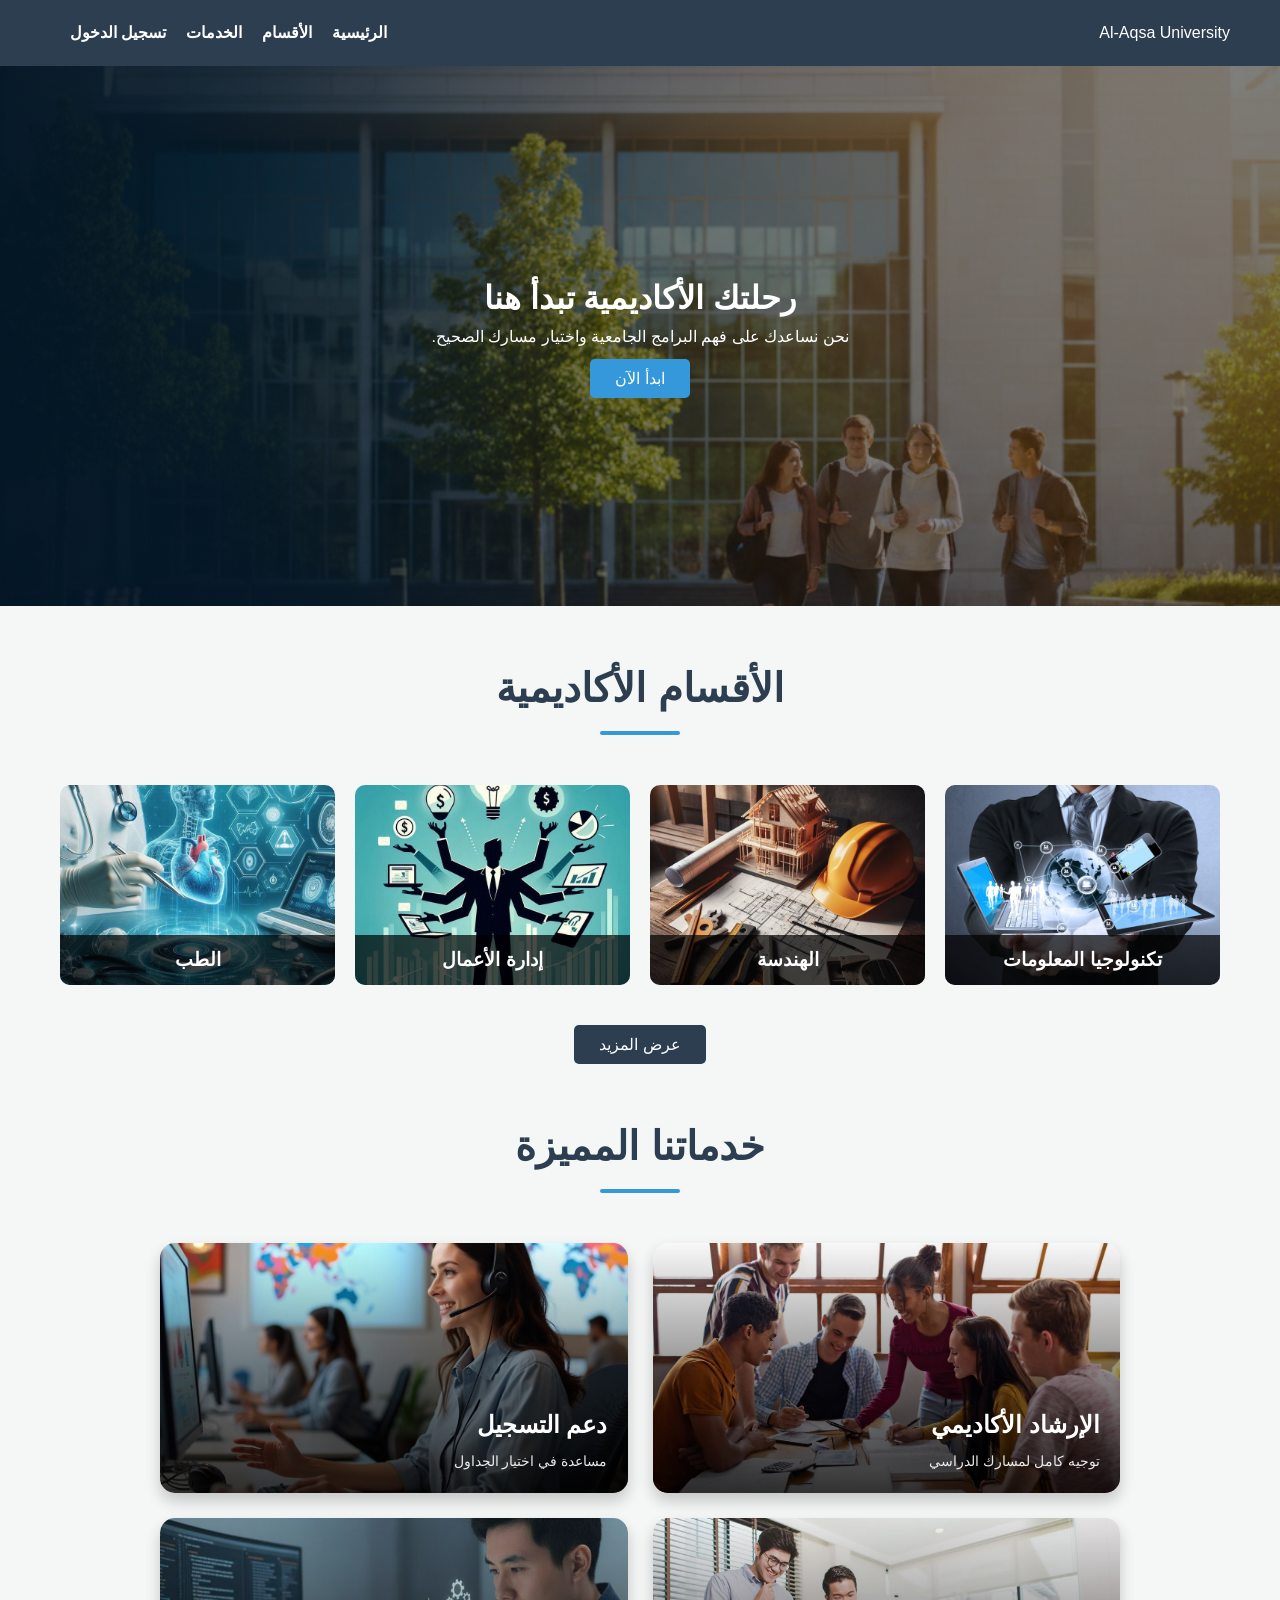
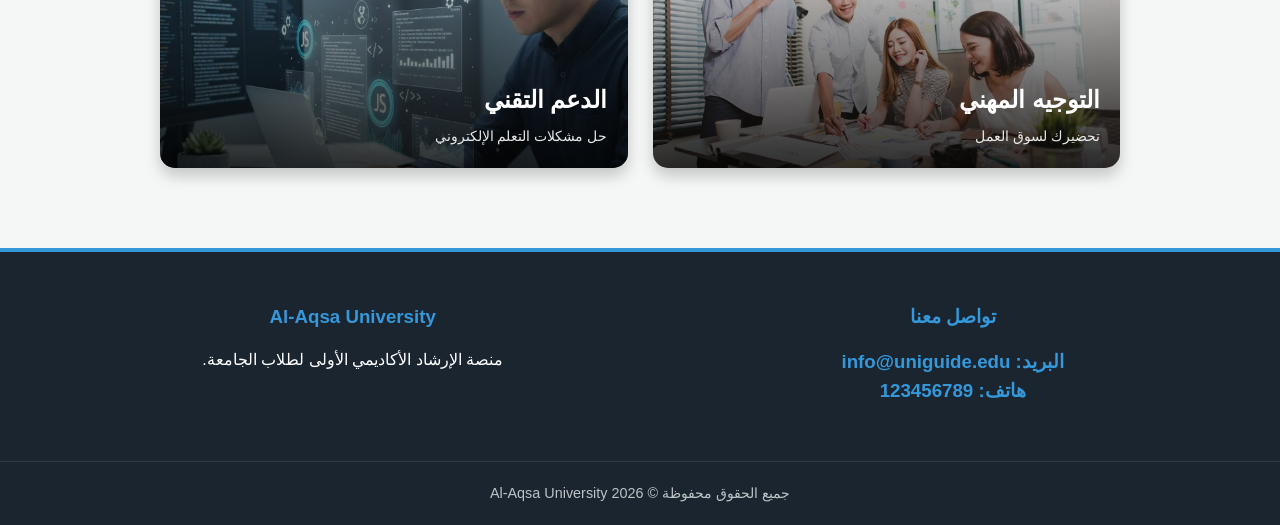
==== index.html @ 1bfa7489 "Final structure fix" ====
<!DOCTYPE html>
<html lang="ar" dir="rtl">
<head>
    <meta charset="UTF-8">
    <meta name="viewport" content="width=device-width, initial-scale=1.0">
    <title>Al-Aqsa University | منصة الإرشاد الأكاديمي</title>
    <link rel="stylesheet" href="../css/style.css">
</head>
<body>

    <nav class="navbar">
        <div class="logo">Al-Aqsa University</div>
        <ul class="nav-links">
            <li><a href="#">الرئيسية</a></li>
            <li><a href="#departments">الأقسام</a></li>
            <li><a href="#services">الخدمات</a></li>
            <li><a href="#" id="loginBtn">تسجيل الدخول</a></li> 
        </ul>
    </nav>

    <header class="hero">
        <div class="hero-content">
            <h1>رحلتك الأكاديمية تبدأ هنا</h1>
            <p>نحن نساعدك على فهم البرامج الجامعية واختيار مسارك الصحيح.</p>
            <button class="btn-main">ابدأ الآن</button>
        </div>
    </header>

    <section id="departments" class="section">
        <h2 class="section-title">الأقسام الأكاديمية</h2>
        <div class="grid-container" id="deptGrid">
            <div class="card"><img src="../image/كلية التكنولوجيا.jfif" alt="IT"><h3>تكنولوجيا المعلومات</h3></div>
            <div class="card"><img src="../image/كلية الهندسة.jfif" alt="Eng"><h3>الهندسة</h3></div>
            <div class="card"><img src="../image/ادارة الاعممال.jpg"Bus"><h3>إدارة الأعمال</h3></div>
            <div class="card"><img src="../image/كلية الطب.jfif" alt="Med"><h3>الطب</h3></div>
            
            <div class="card hidden"><img src="../image/كلية العلوم.jpg" alt="Sci"><h3>العلوم</h3></div>
            <div class="card hidden"><img src="../image/كلية الاداب.jfif" alt="Art"><h3>الآداب</h3></div>
            <div class="card hidden"><img src="../image/كلية القانون.jpg" alt="Law"><h3>القانون</h3></div>
            <div class="card hidden"><img src="../image/كلية التربية.jpg" alt="Edu"><h3>التربية</h3></div>
            <div class="card hidden"><img src="../image/كلية التصميم.jpg" alt="Design"><h3>التصميم</h3></div>
            <div class="card hidden"><img src="../image/كلية التمريض.jpg" alt="Nurs"><h3>التمريض</h3></div>
            <div class="card hidden"><img src="../image/كلية الصيدلة.jpg" alt="Pharm"><h3>الصيدلة</h3></div>
            <div class="card hidden"><img src="../image/كلية الاعلام.jpg" alt="Media"><h3>الإعلام</h3></div>
            <div class="card hidden"><img src="../image/كلية الزراعة.jpg" alt="Agri"><h3>الزراعة</h3></div>
            <div class="card hidden"><img src="../image/كلية الرياضيات.jpg" alt="Math"><h3>الرياضيات</h3></div>
            <div class="card hidden"><img src="../image/كلية البرمجة.jpg" alt="Math"><h3>كلية البرمجة</h3></div>
             <div class="card hidden"><img src="../image/كلية الاقتصاد.jfif" alt="Math"><h3>كليةالاقتصاد</h3></div>
        </div>
        <button id="showMore" class="btn-secondary">عرض المزيد</button>
    </section>

  <section id="services" class="section">
    <h2 class="section-title">خدماتنا المميزة</h2>
    <div class="services-grid">
        <div class="service-card">
            <img src="../image/الارشاد الاكاديمي.jpg" alt="خدمة 1">
            <div class="service-overlay">
                <h3>الإرشاد الأكاديمي</h3>
                <p>توجيه كامل لمسارك الدراسي</p>
            </div>
        </div>
        <div class="service-card">
            <img src="../image/دعم التسجيل.jpg" alt="خدمة 2">
            <div class="service-overlay">
                <h3>دعم التسجيل</h3>
                <p>مساعدة في اختيار الجداول</p>
            </div>
        </div>
        <div class="service-card">
            <img src="../image/التوجيه المهني.jfif" alt="خدمة 3">
            <div class="service-overlay">
                <h3>التوجيه المهني</h3>
                <p>تحضيرك لسوق العمل</p>
            </div>
        </div>
        <div class="service-card">
            <img src="../image/الدعم التقني.jfif" alt="خدمة 4">
            <div class="service-overlay">
                <h3>الدعم التقني</h3>
                <p>حل مشكلات التعلم الإلكتروني</p>
            </div>
        </div>
    </div>
</section>
    

    <div id="loginModal" class="modal">
        <div class="modal-content">
            <span class="close">&times;</span>
            <h2>تسجيل الدخول</h2>
            <form>
                <input type="text" placeholder="اسم المستخدم" required>
                <input type="password" placeholder="كلمة المرور" required>
                <button type="submit" class="btn-main">دخول</button>
            </form>
        </div>
    </div>

   <footer class="main-footer">
    <div class="footer-content">
        <div class="footer-section">
            <h3>تواصل معنا<h3>
            <p>البريد: info@uniguide.edu</p>
            <p>هاتف: 123456789</p>
        </div>
        
        <div class="footer-section">
            <h3>Al-Aqsa University</h3>
            <p>منصة الإرشاد الأكاديمي الأولى لطلاب الجامعة.</p>
        </div>
    </div>
    
    <div class="footer-bottom">
        <p>جميع الحقوق محفوظة &copy; 2026 Al-Aqsa University</p>
    </div>
</footer>

    <script src="../index/index.java"></script>
</body>
</html>
---- css/style.css ----
* {
    box-sizing: border-box;
    margin: 0;
    padding: 0;
    font-family: 'Segoe UI', Tahoma, Geneva, Verdana, sans-serif;
}

body { line-height: 1.6; background-color: #f4f7f6; }


.navbar {
    display: flex; 
    justify-content: space-between;
    padding: 20px 50px;
    background: #2c3e50;
    color: white;
    position: sticky; top: 0; z-index: 1000;
}

.nav-links { display: flex; list-style: none; }
.nav-links li { margin-left: 20px; }
.nav-links a { color: white; text-decoration: none; font-weight: bold; transition: 0.3s; }
.nav-links a:hover { color: #3498db; }


.hero {
    height: 60vh;
   
    background: linear-gradient(rgba(0,0,0,0.5), rgba(0,0,0,0.5)), 
                url('../image/welcom.png'); 
    
    background-size: cover; 
    background-position: center; 
    background-attachment: fixed;
    
    display: flex; 
    align-items: center; 
    justify-content: center;
    text-align: center; 
    color: white;
}

.section-title {
    text-align: center;
    margin-top: 50px;      
    margin-bottom: 30px;   
    font-size: 2.5rem;      
    color: #2c3e50;        
    position: relative;
    padding-bottom: 15px;
}


.section-title::after {
    content: '';
    position: absolute;
    bottom: 0;
    left: 50%;
    transform: translateX(-50%);
    width: 80px;               
    height: 4px;              
    background-color: #3498db;  
    border-radius: 2px;
}

.services-grid {
    display: grid;
    grid-template-columns: repeat(2, 1fr); 
    gap: 25px; 
    padding: 20px;
    max-width: 1000px; 
    margin: 0 auto;
}


.service-card {
    position: relative;
    height: 250px;
    border-radius: 15px;
    overflow: hidden; 
    box-shadow: 0 8px 15px rgba(0,0,0,0.2);
    transition: transform 0.3s ease;
}

.service-card:hover {
    transform: scale(1.03);
}


.service-card img {
    width: 100%;
    height: 100%;
    object-fit: cover; 
}


.service-overlay {
    position: absolute;
    inset: 0; 
    background: linear-gradient(to top, rgba(0,0,0,0.8), transparent);
    display: flex;
    flex-direction: column;
    justify-content: flex-end;
    padding: 20px;
    color: white;
    text-align: right;
}

.service-overlay h3 {
    margin-bottom: 5px;
    font-size: 1.5rem;
}

.service-overlay p {
    font-size: 0.9rem;
    opacity: 0.9;
}


.grid-container {
    display: grid;
 
    grid-template-columns: repeat(4, 1fr); 
    gap: 20px;           
    padding: 20px;
    max-width: 1200px;  
    margin: 0 auto;      
}


.card {
    position: relative; 
    height: 200px; 
    border-radius: 10px;
    overflow: hidden; 
    cursor: pointer; 
    transition: transform 0.3s;
    width: 100%;      
}

.card {
    position: relative; height: 200px; border-radius: 10px;
    overflow: hidden; cursor: pointer; transition: transform 0.3s;
}

.card:hover { transform: scale(1.05); }


.card img {
    width: 100%; height: 100%;
    object-fit: cover; 
}

.card h3 {
    position: absolute; bottom: 0; width: 100%;
    background: rgba(0,0,0,0.7); color: white;
    text-align: center; padding: 10px 0;
}


.hidden { display: none; }


.modal {
    display: none; position: fixed; z-index: 2000;
    left: 0; top: 0; width: 100%; height: 100%;
    background-color: rgba(0,0,0,0.5);
}

.modal-content {
    background: white; margin: 10% auto; padding: 30px;
    width: 300px; border-radius: 10px; text-align: center;
}

.modal-content input {
    width: 100%; padding: 10px; margin: 10px 0;
}

.close { float: left; cursor: pointer; font-size: 24px; }


.btn-main, .btn-secondary {
    padding: 10px 25px; border: none; border-radius: 5px;
    cursor: pointer; font-size: 16px; margin-top: 10px;
}
.btn-main { background: #3498db; color: white; }
.btn-secondary { background: #2c3e50; color: white; display: block; margin: 20px auto; }

.main-footer {
    background-color: #1a252f; 
    color: #ffffff;         
    padding: 40px 0 20px 0;    
    margin-top: 60px;         
    border-top: 4px solid #3498db; 
}


.footer-content {
    max-width: 1200px;
    margin: 0 auto;          
    display: flex;           
    justify-content: space-around; 
    text-align: center;     
    flex-wrap: wrap;  
}       

.footer-section {
    margin: 10px;
    min-width: 250px;
}

.footer-section h3 {
    margin-bottom: 15px;
    color: #3498db;         
}


.footer-bottom {
    text-align: center;
    margin-top: 30px;
    padding-top: 20px;
    border-top: 1px solid rgba(255, 255, 255, 0.1);
    font-size: 0.9rem;
    color: #bdc3c7;          
}
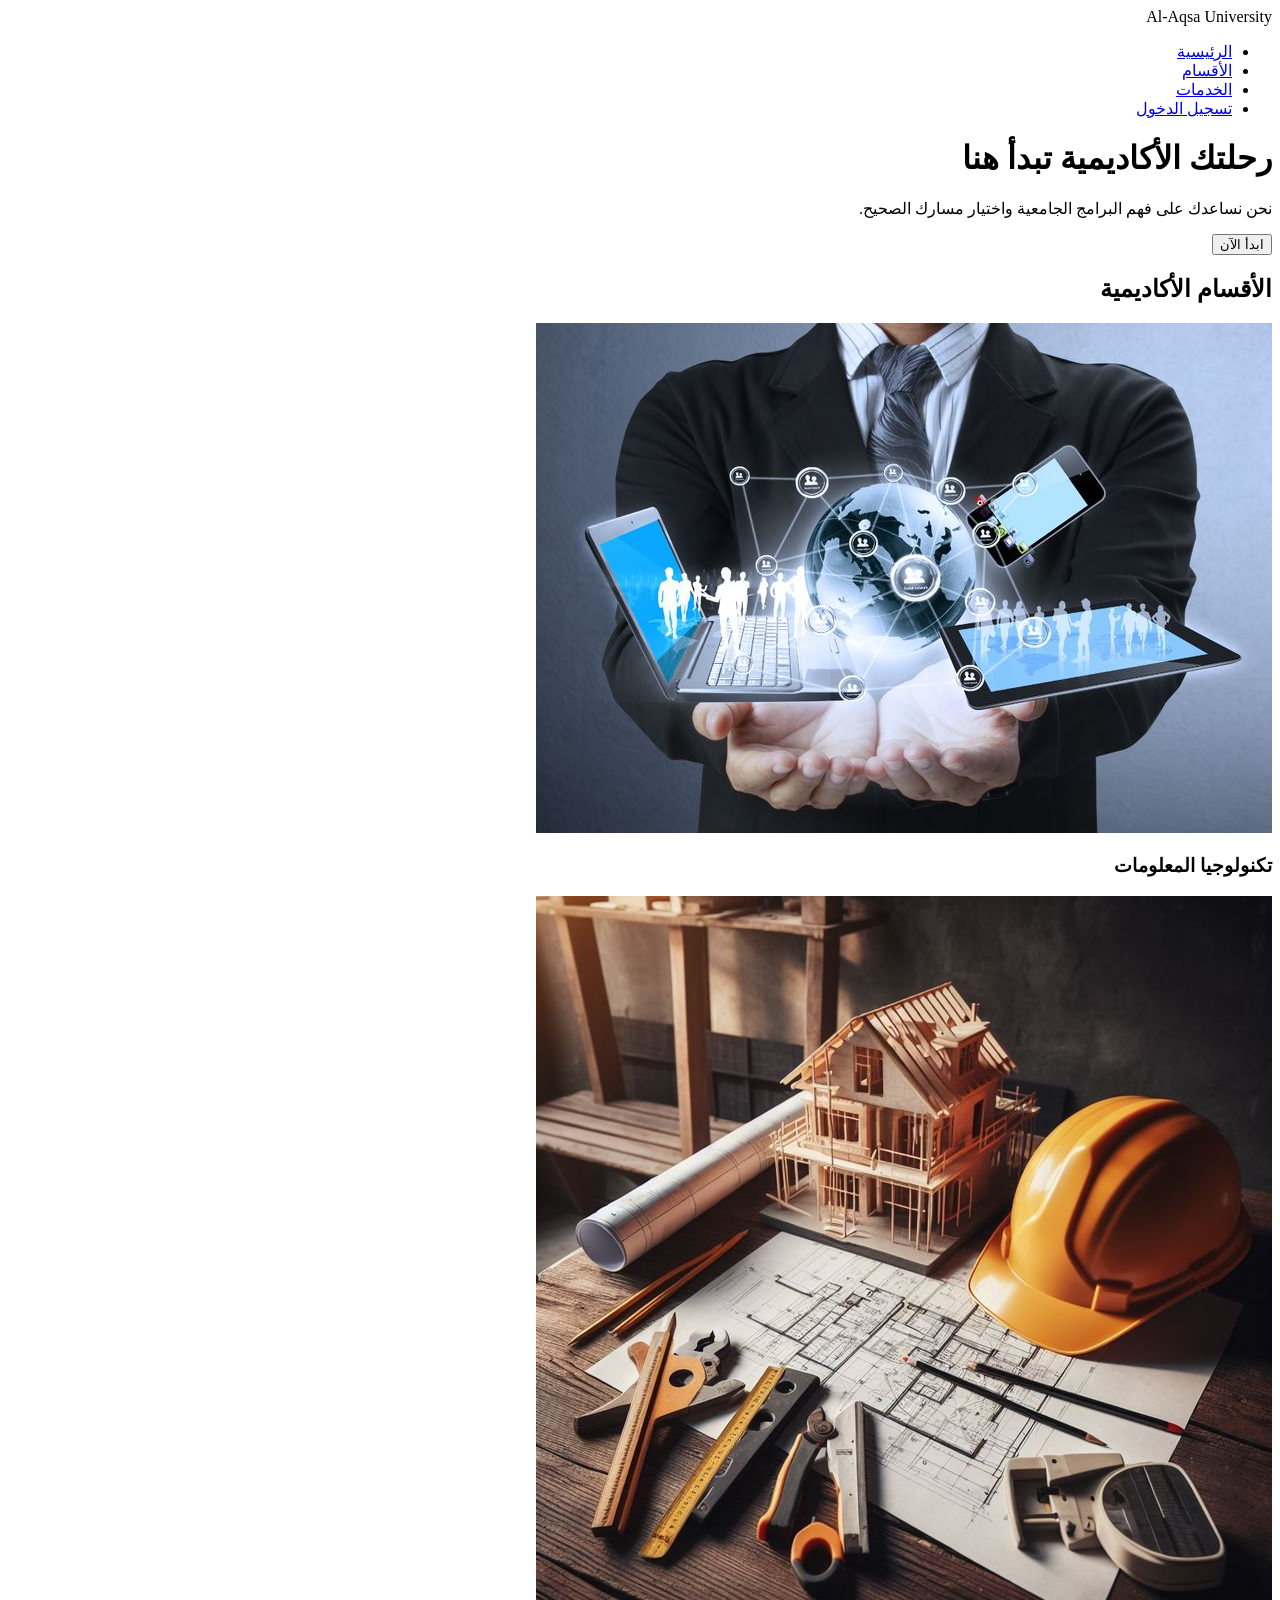
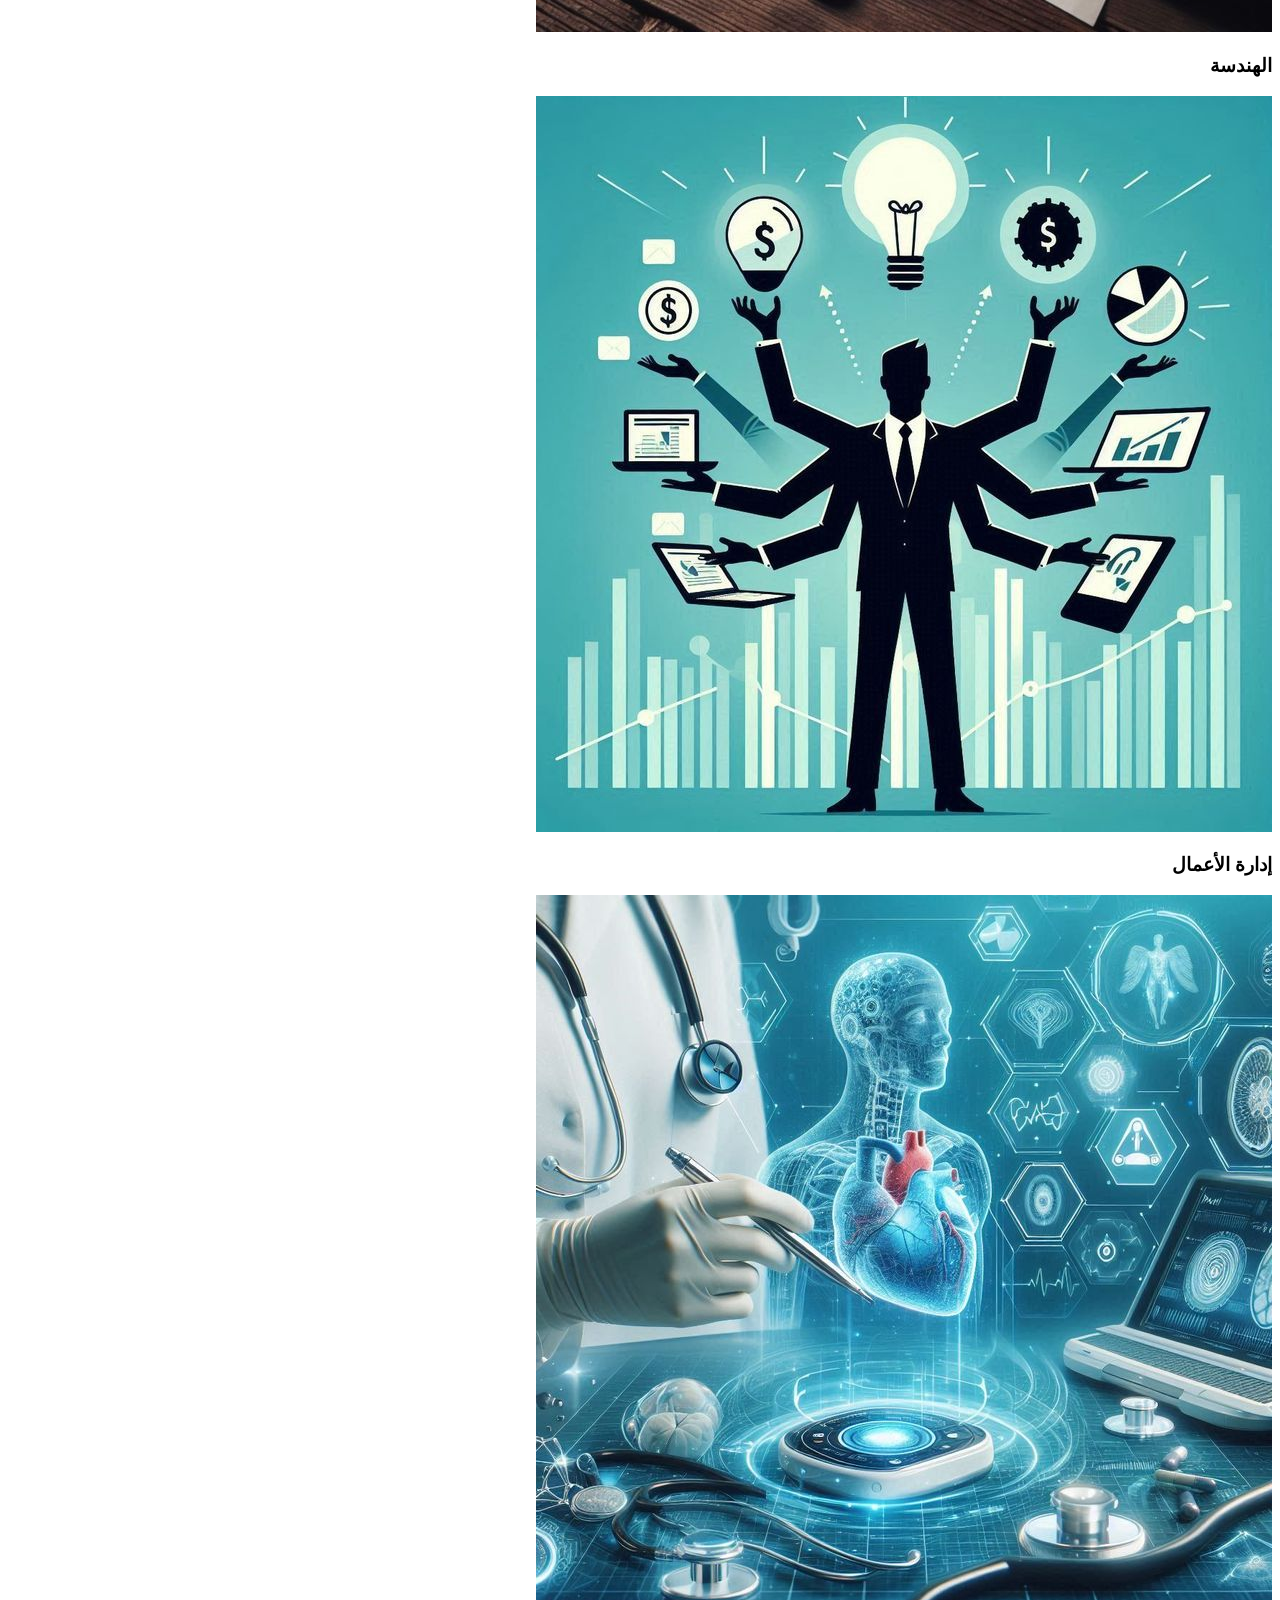
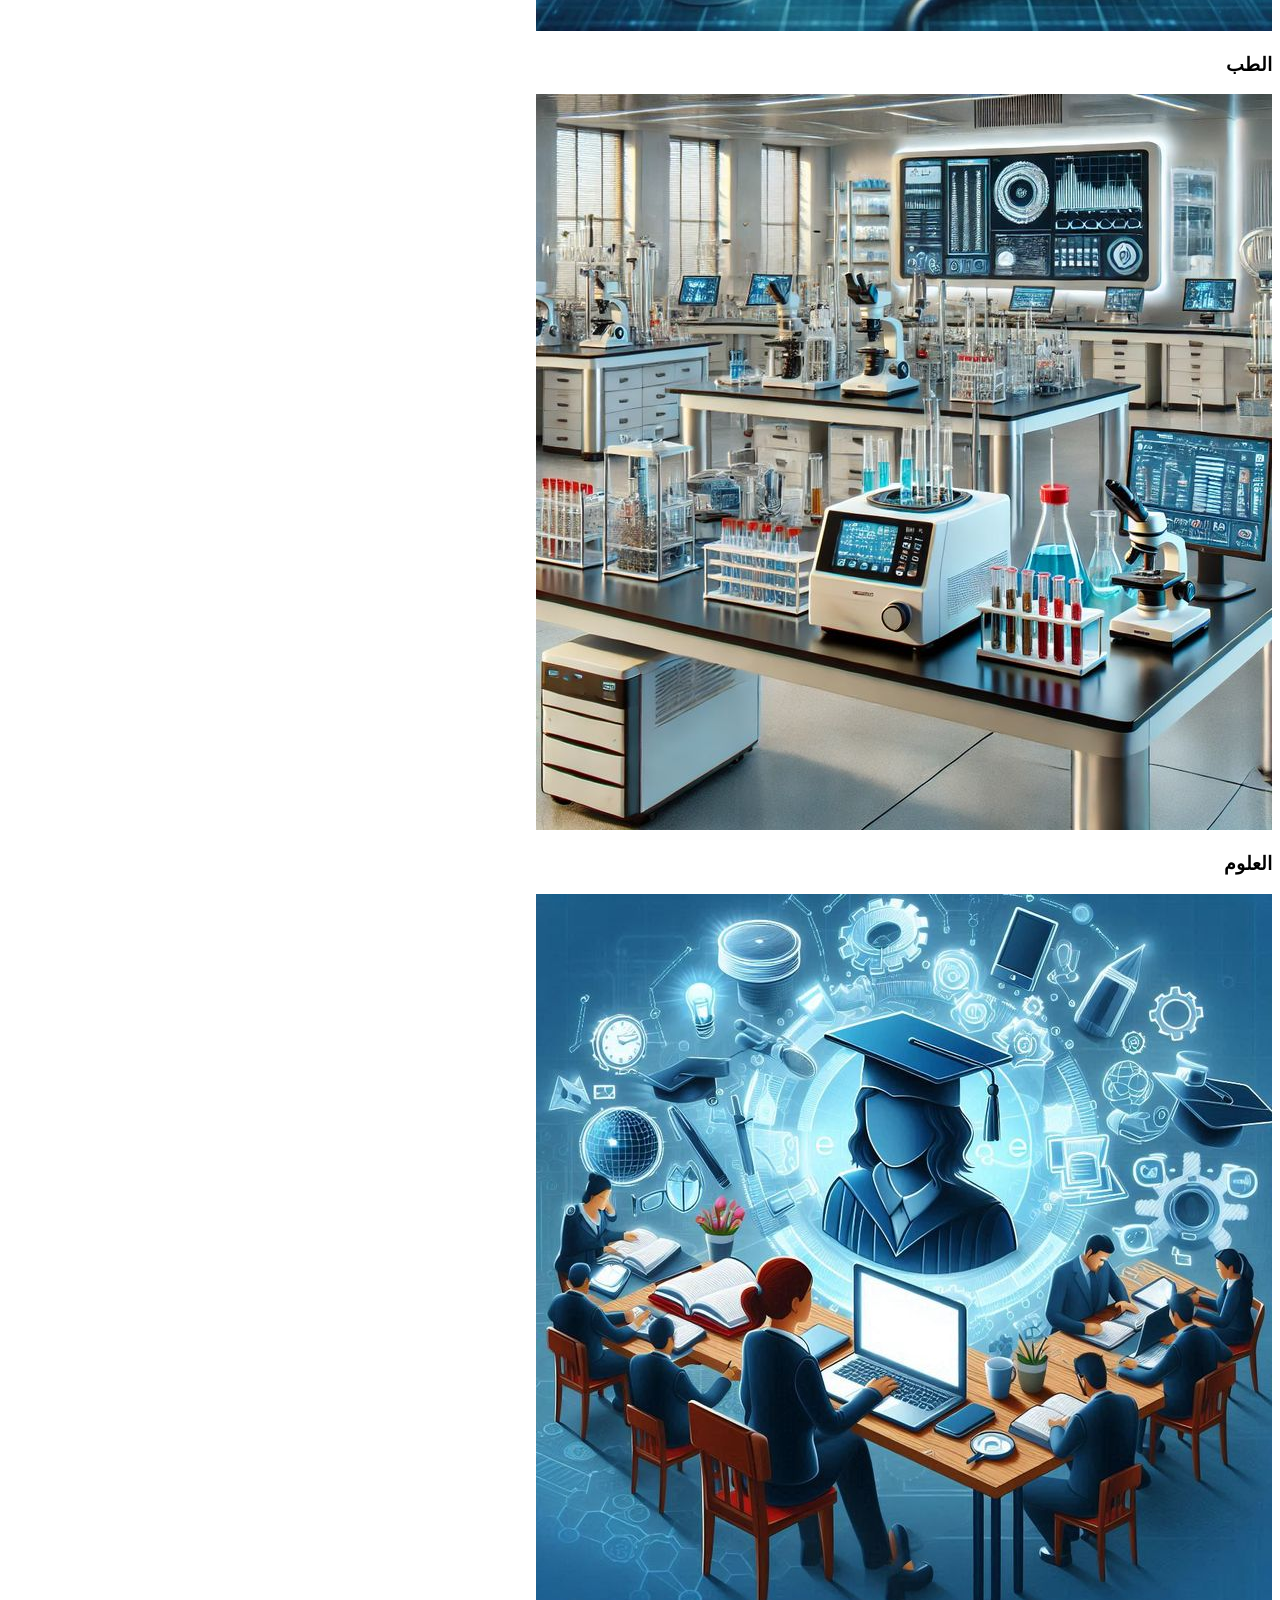
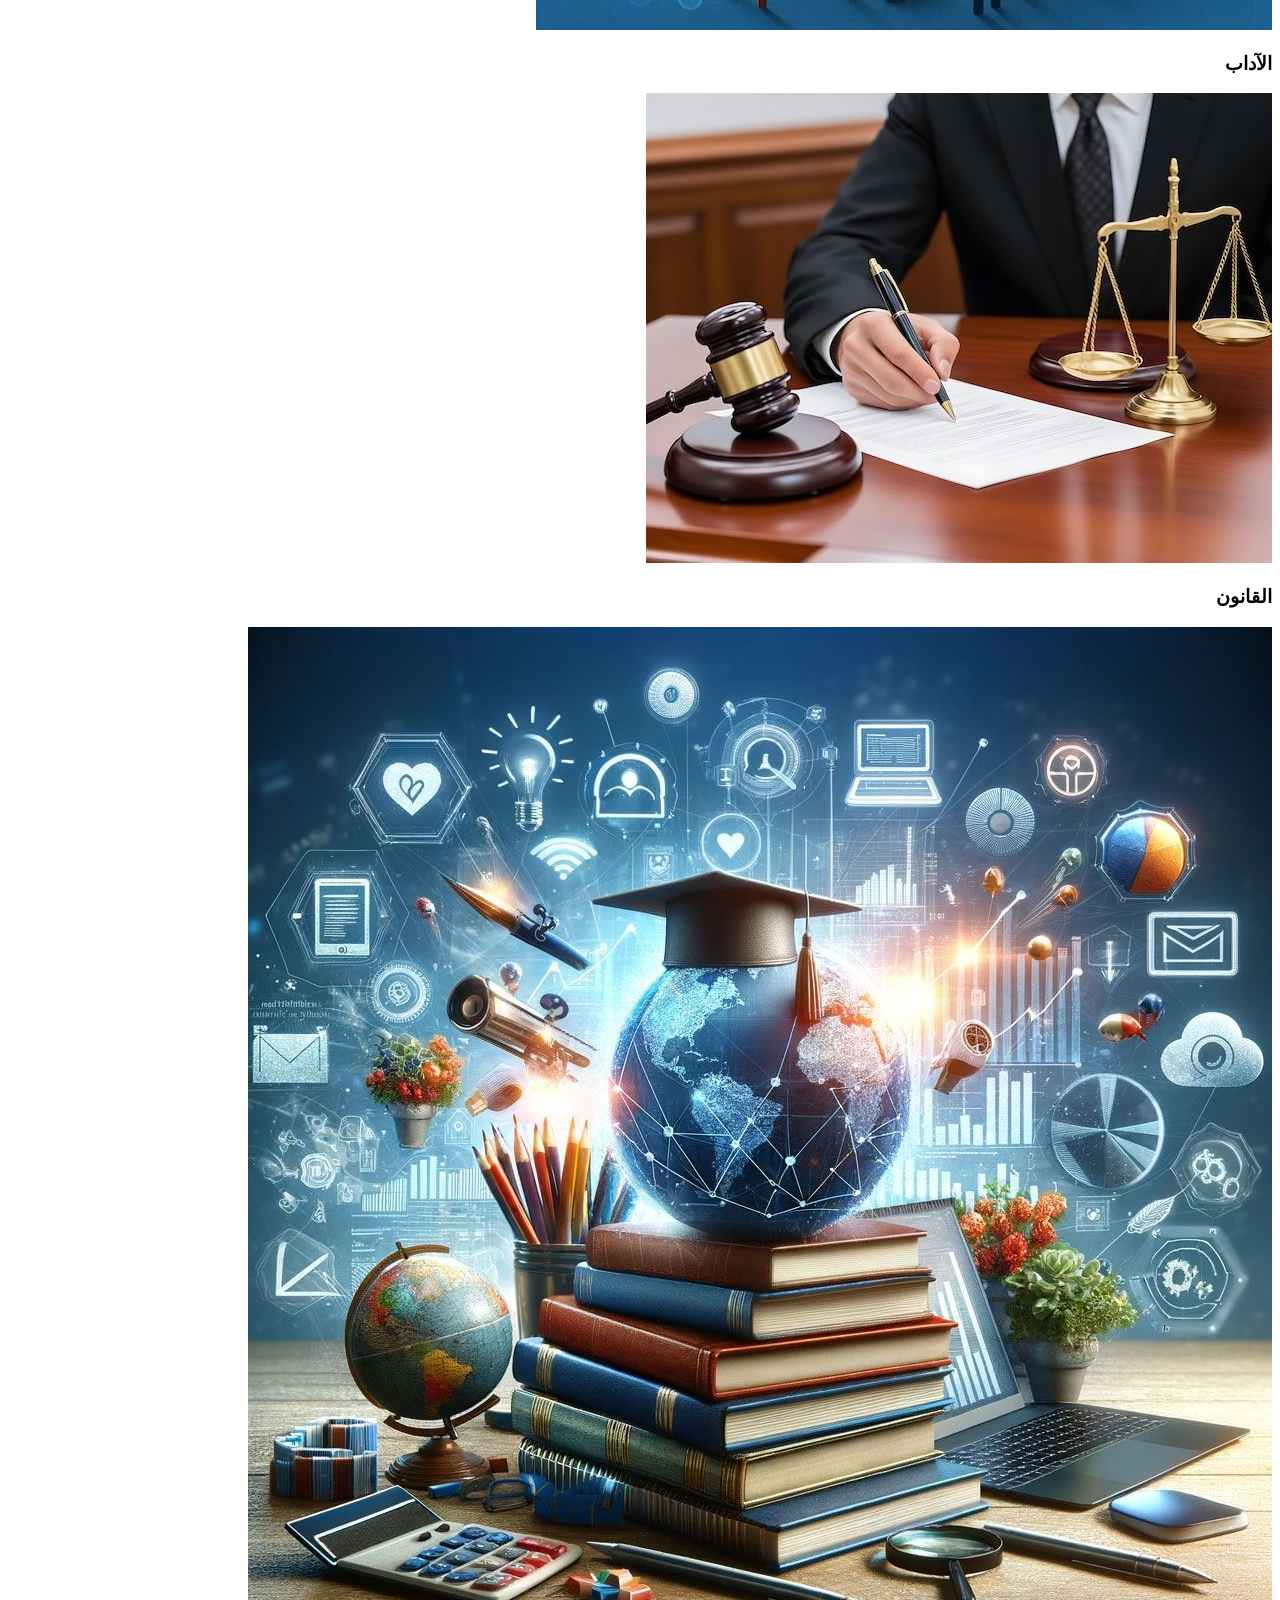
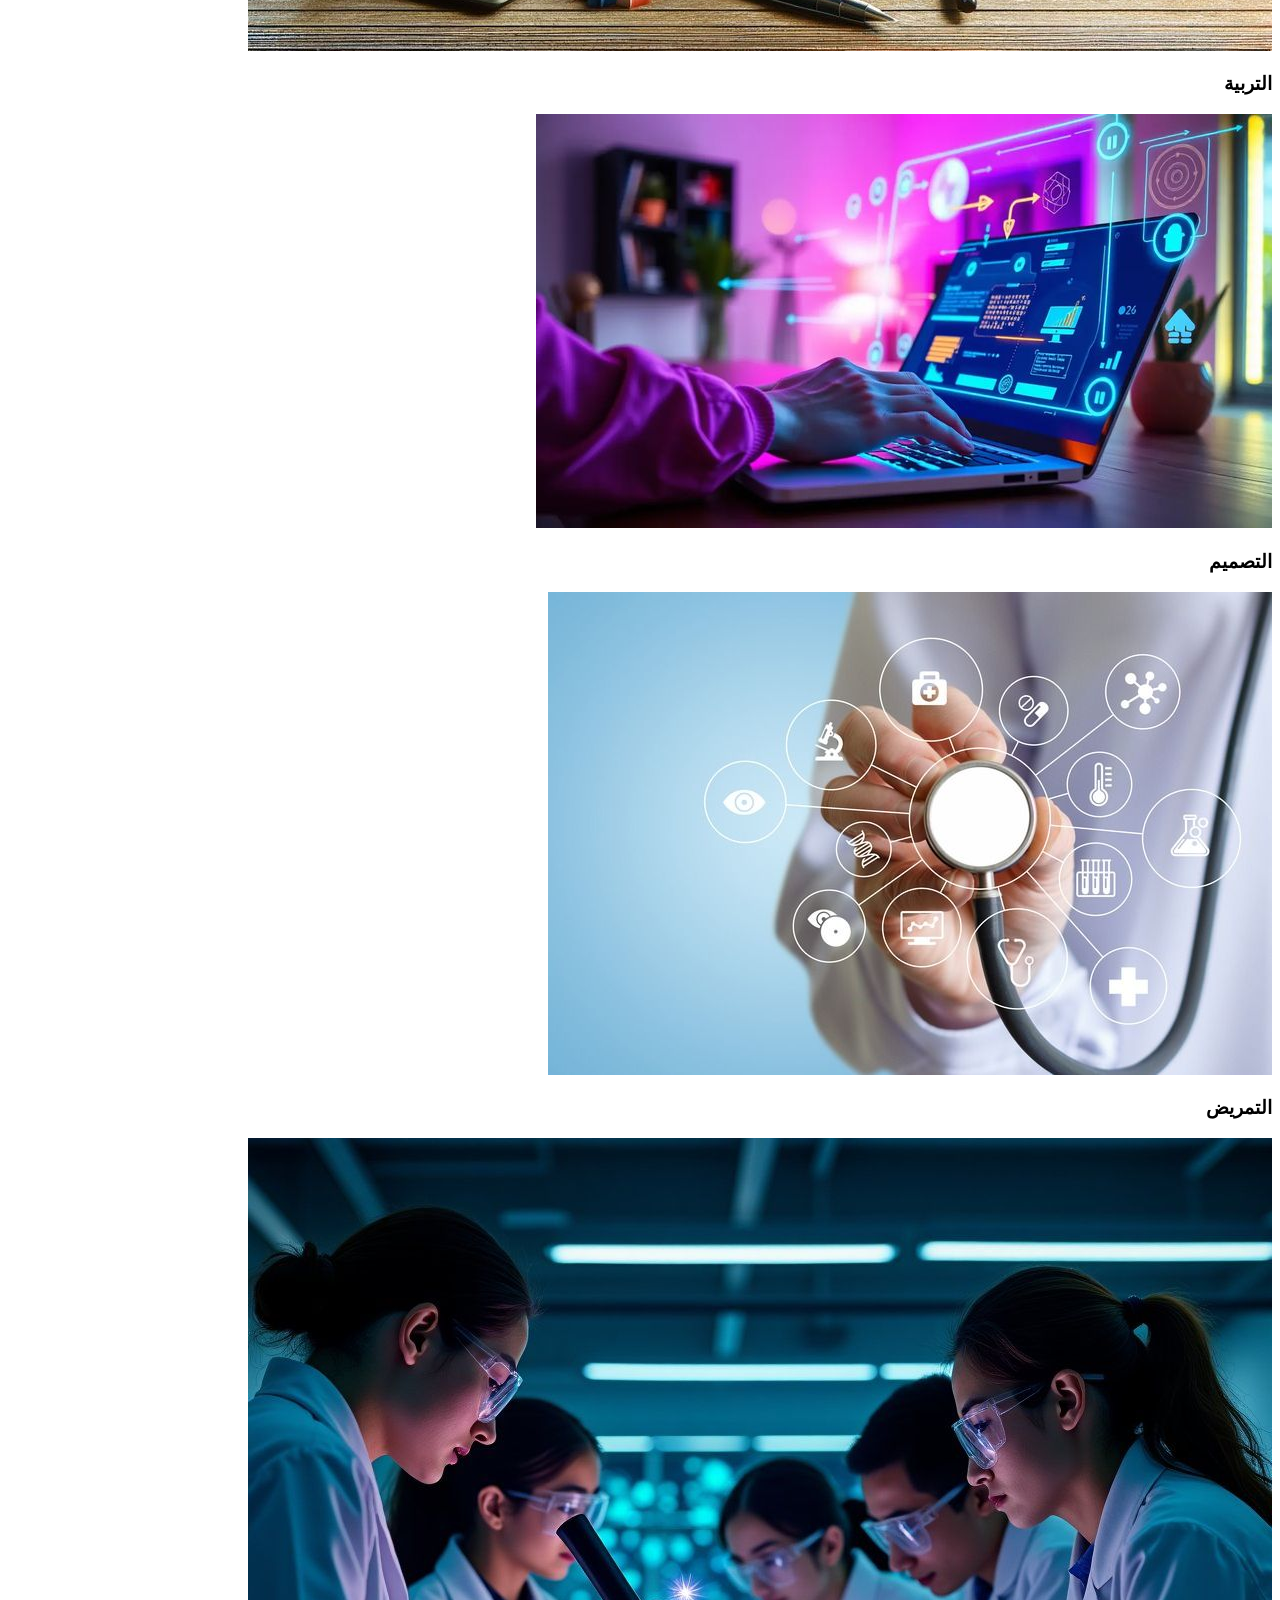
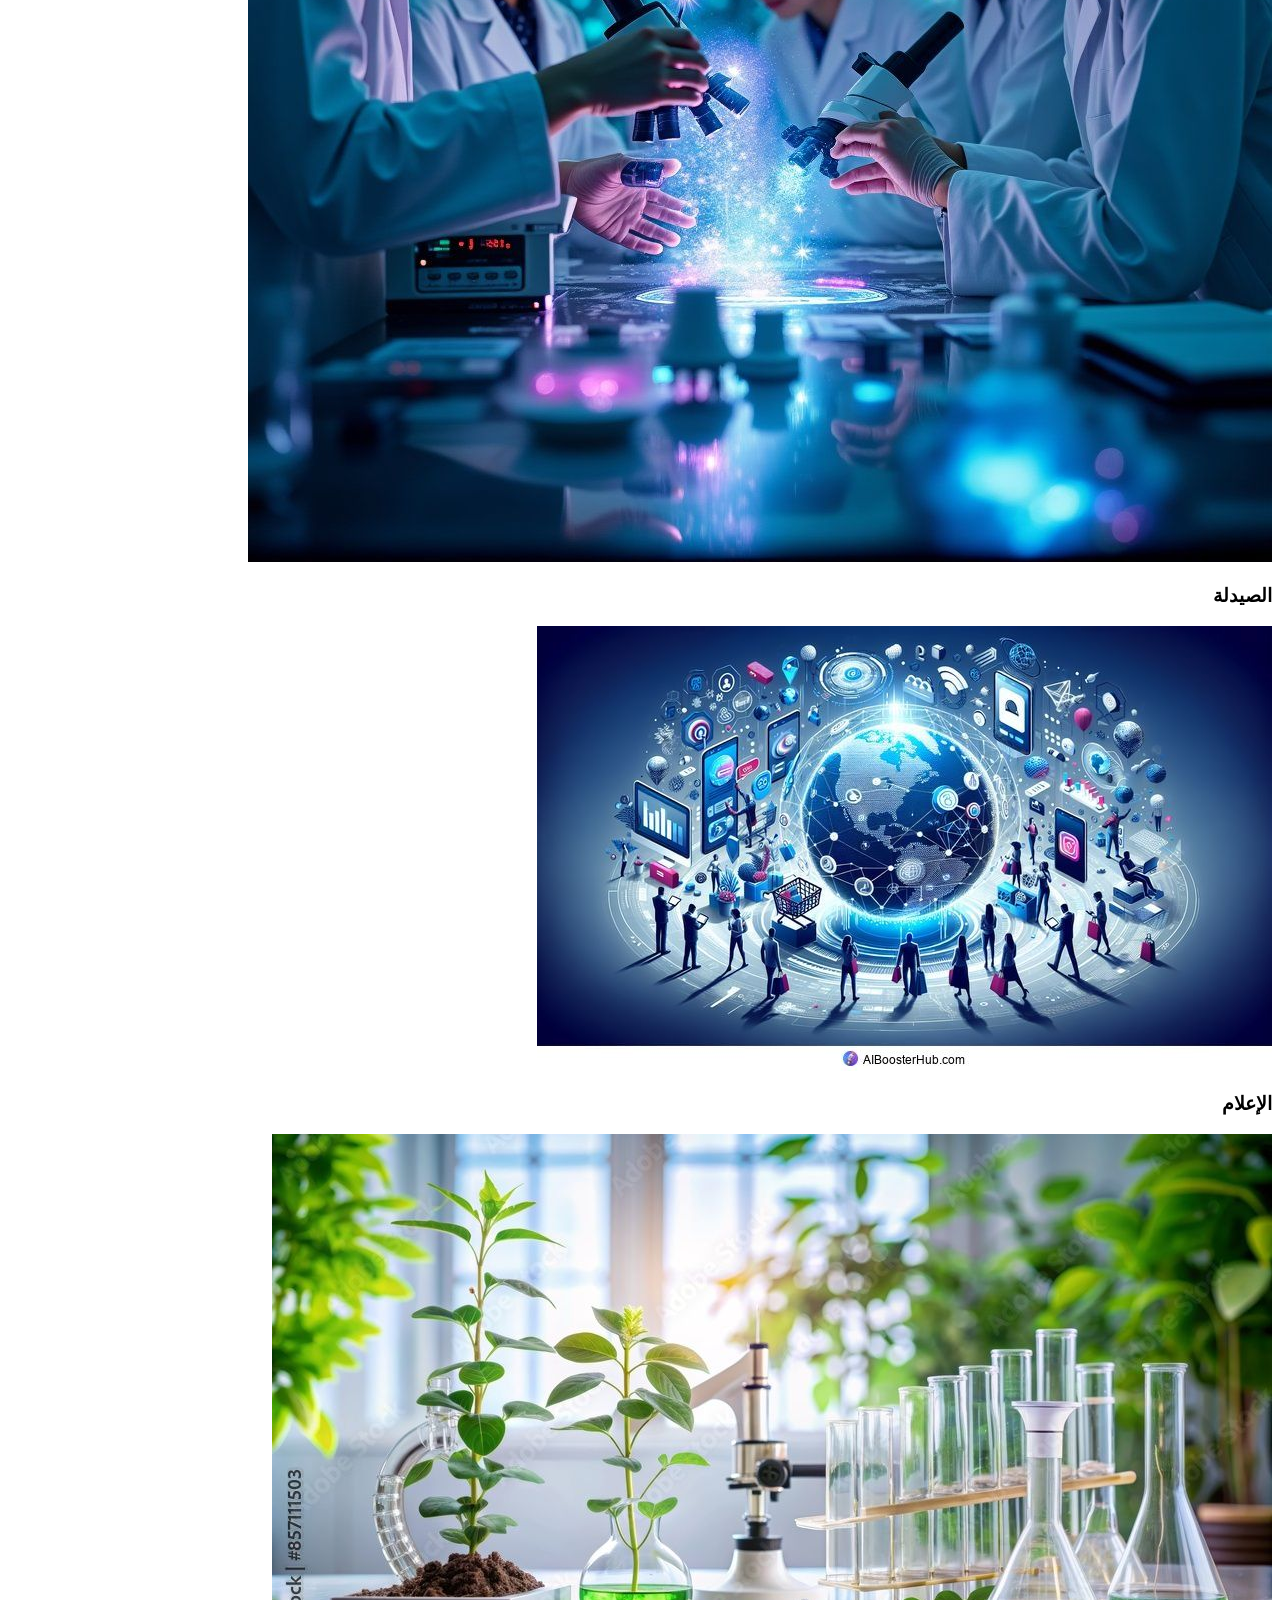
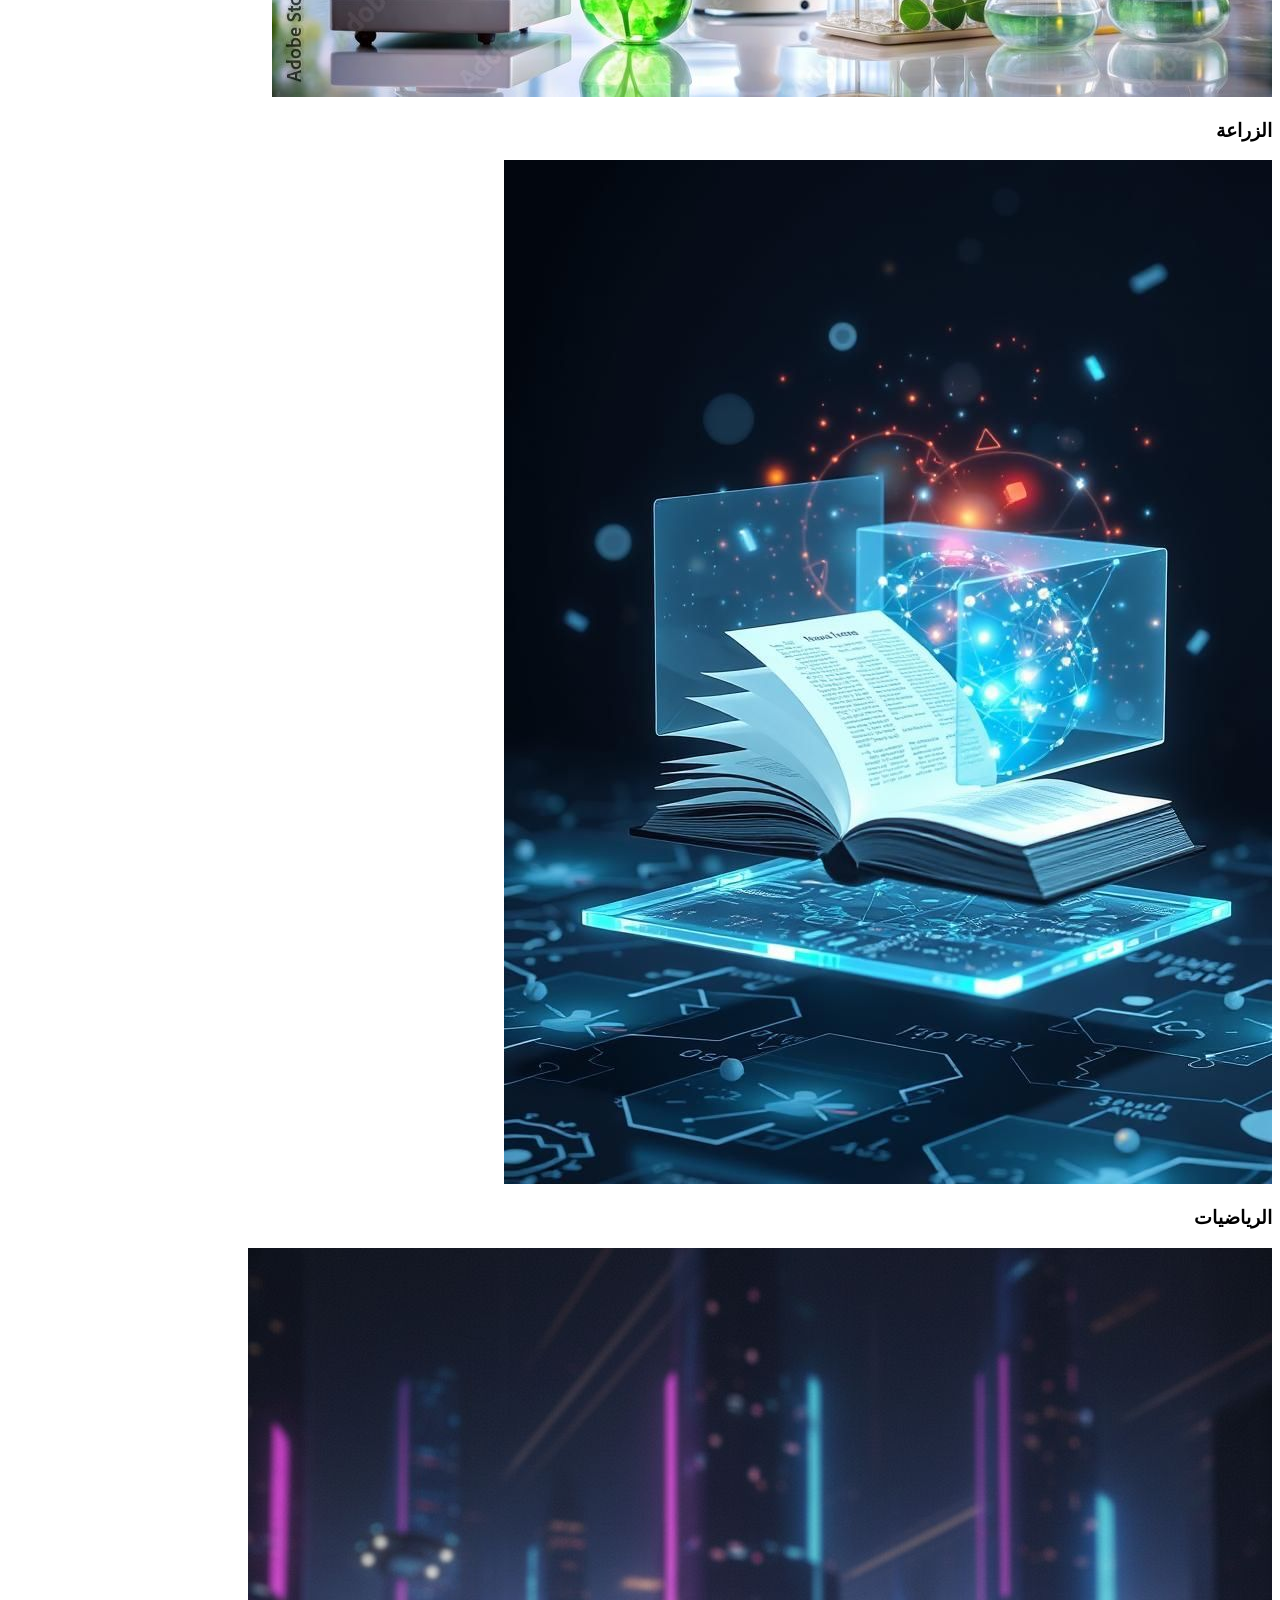
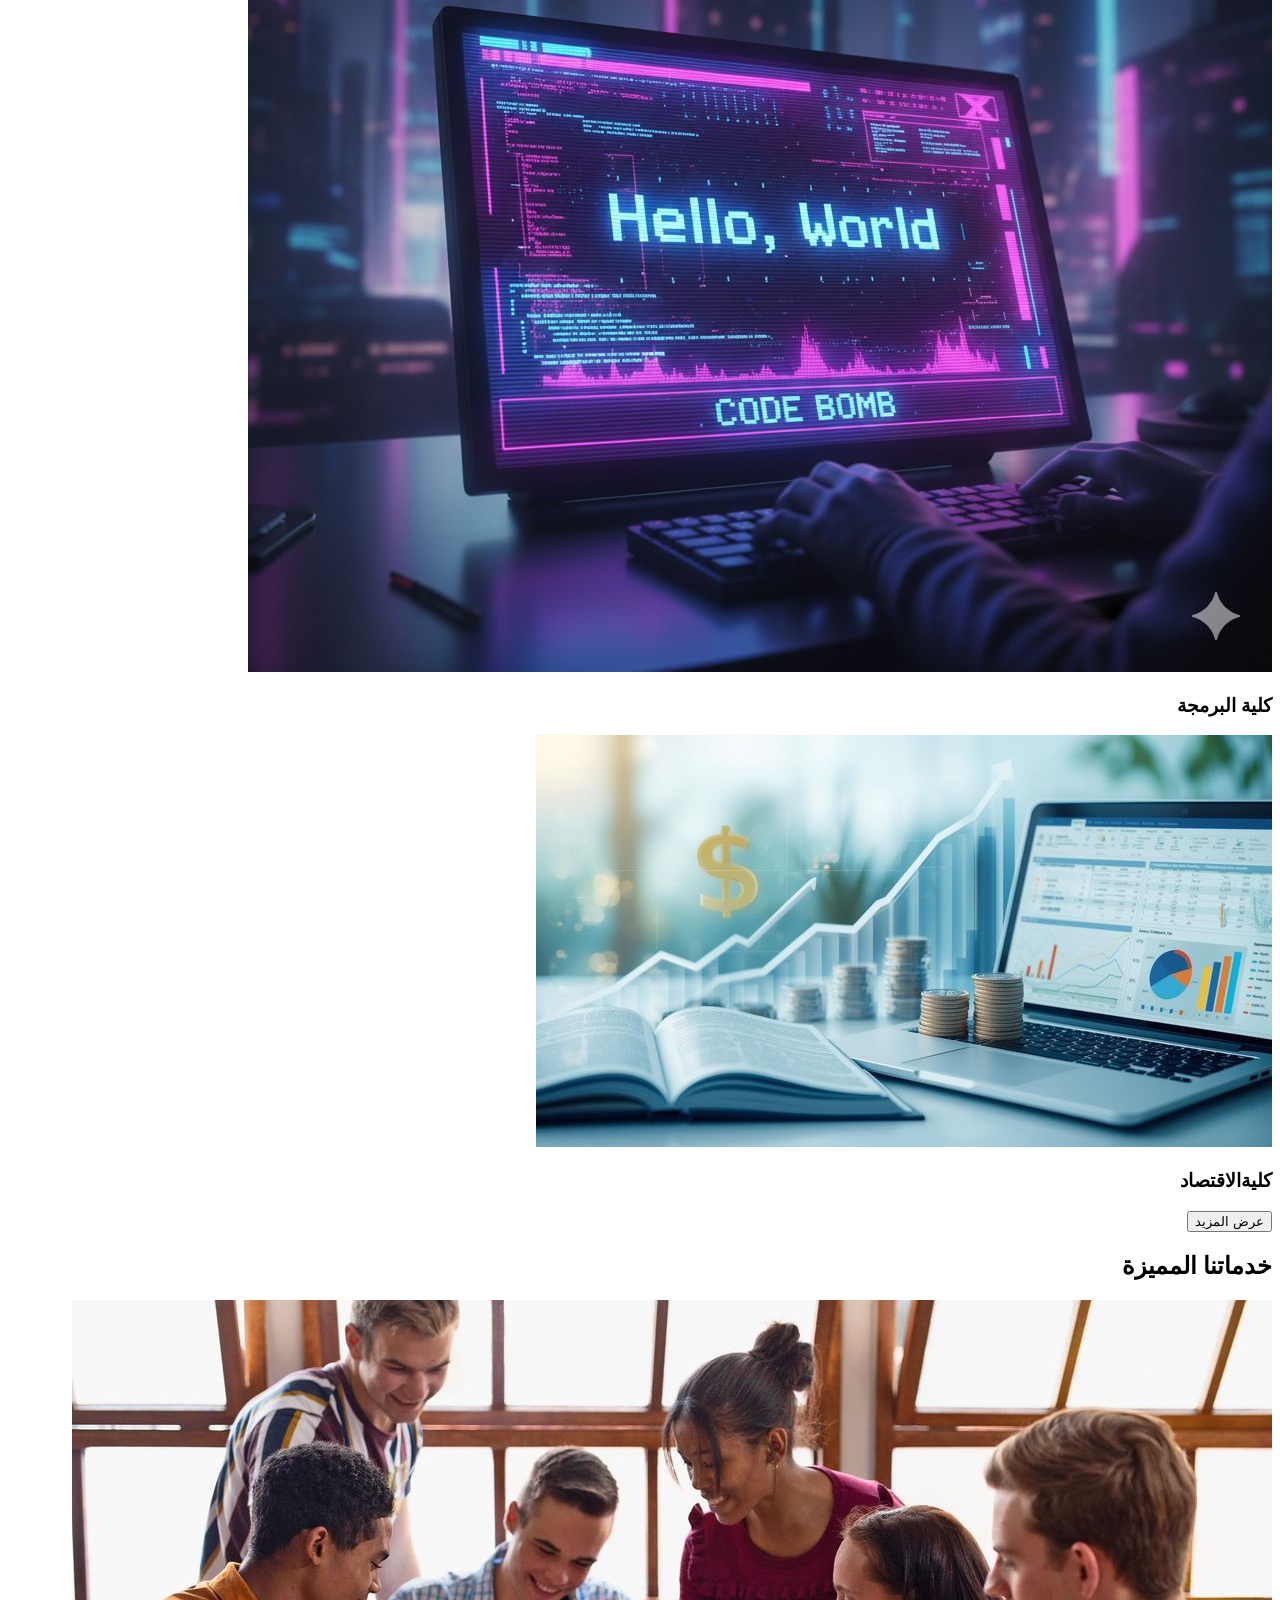
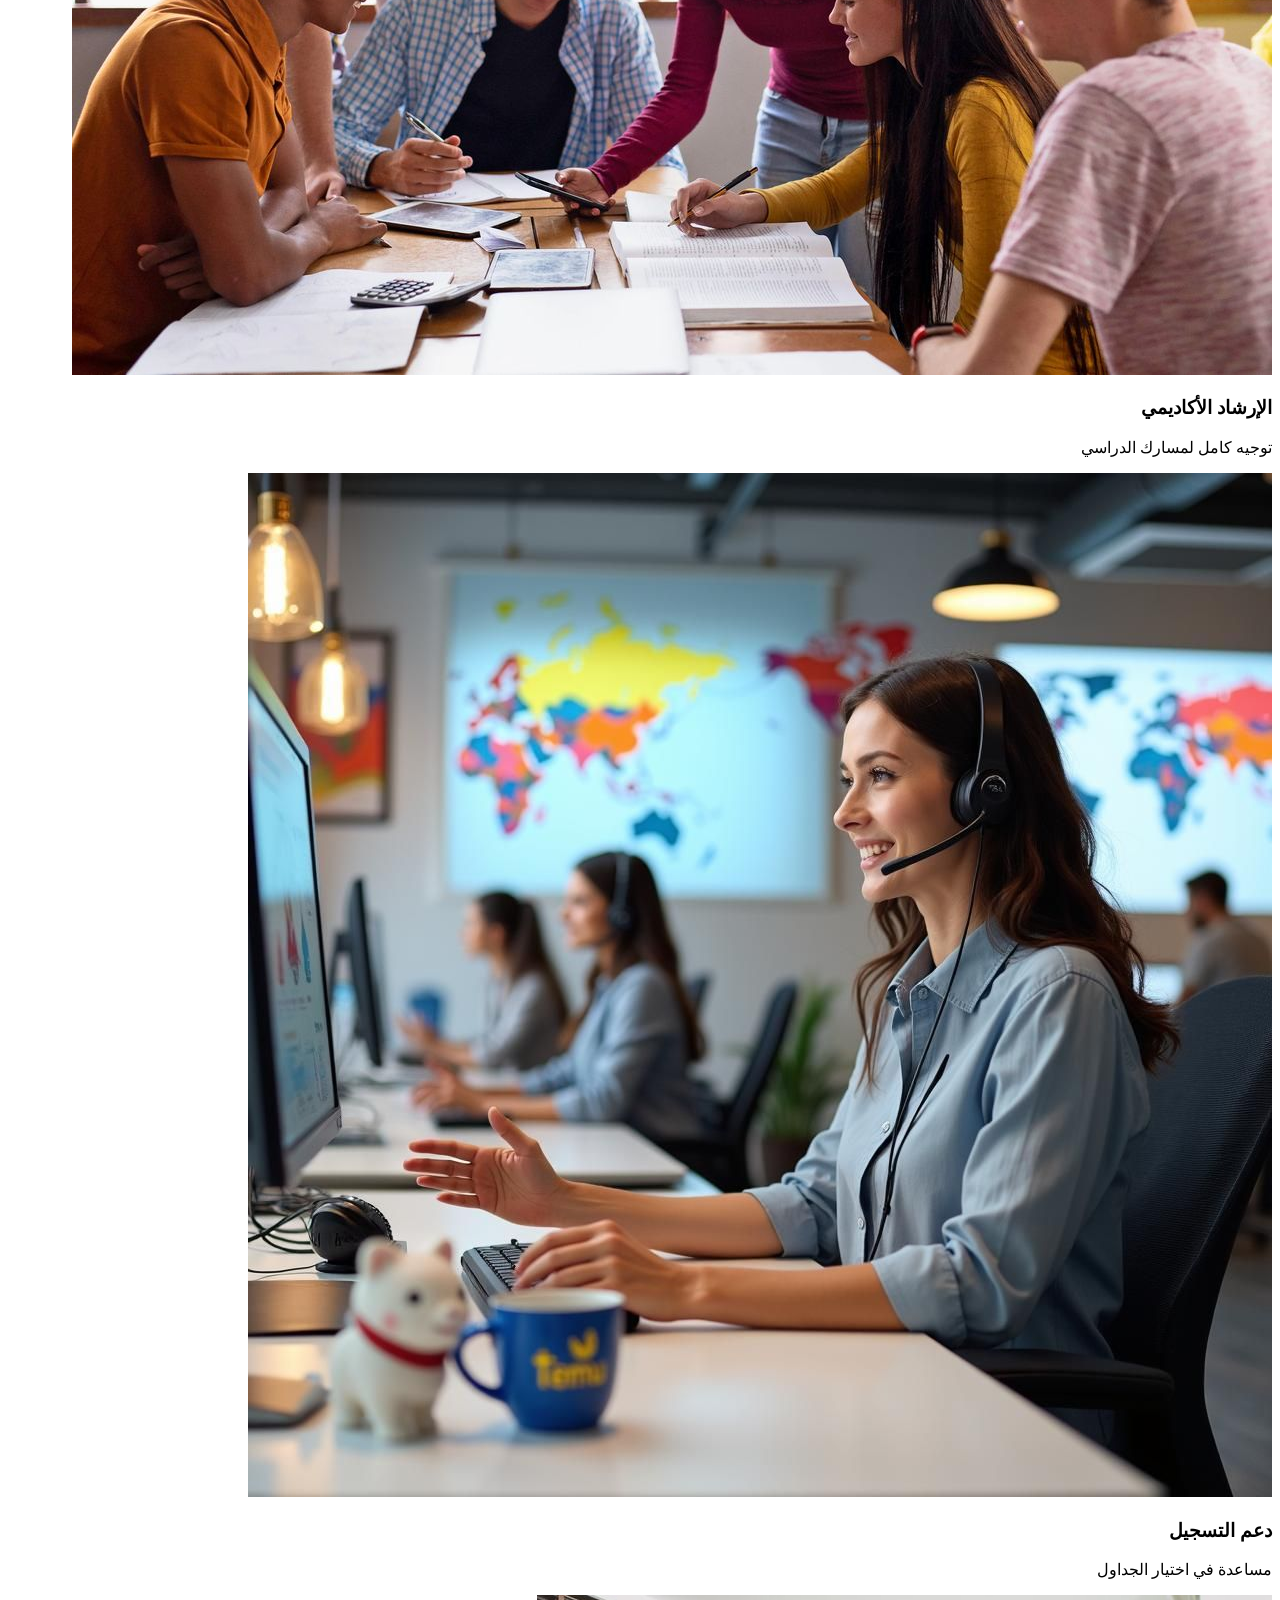
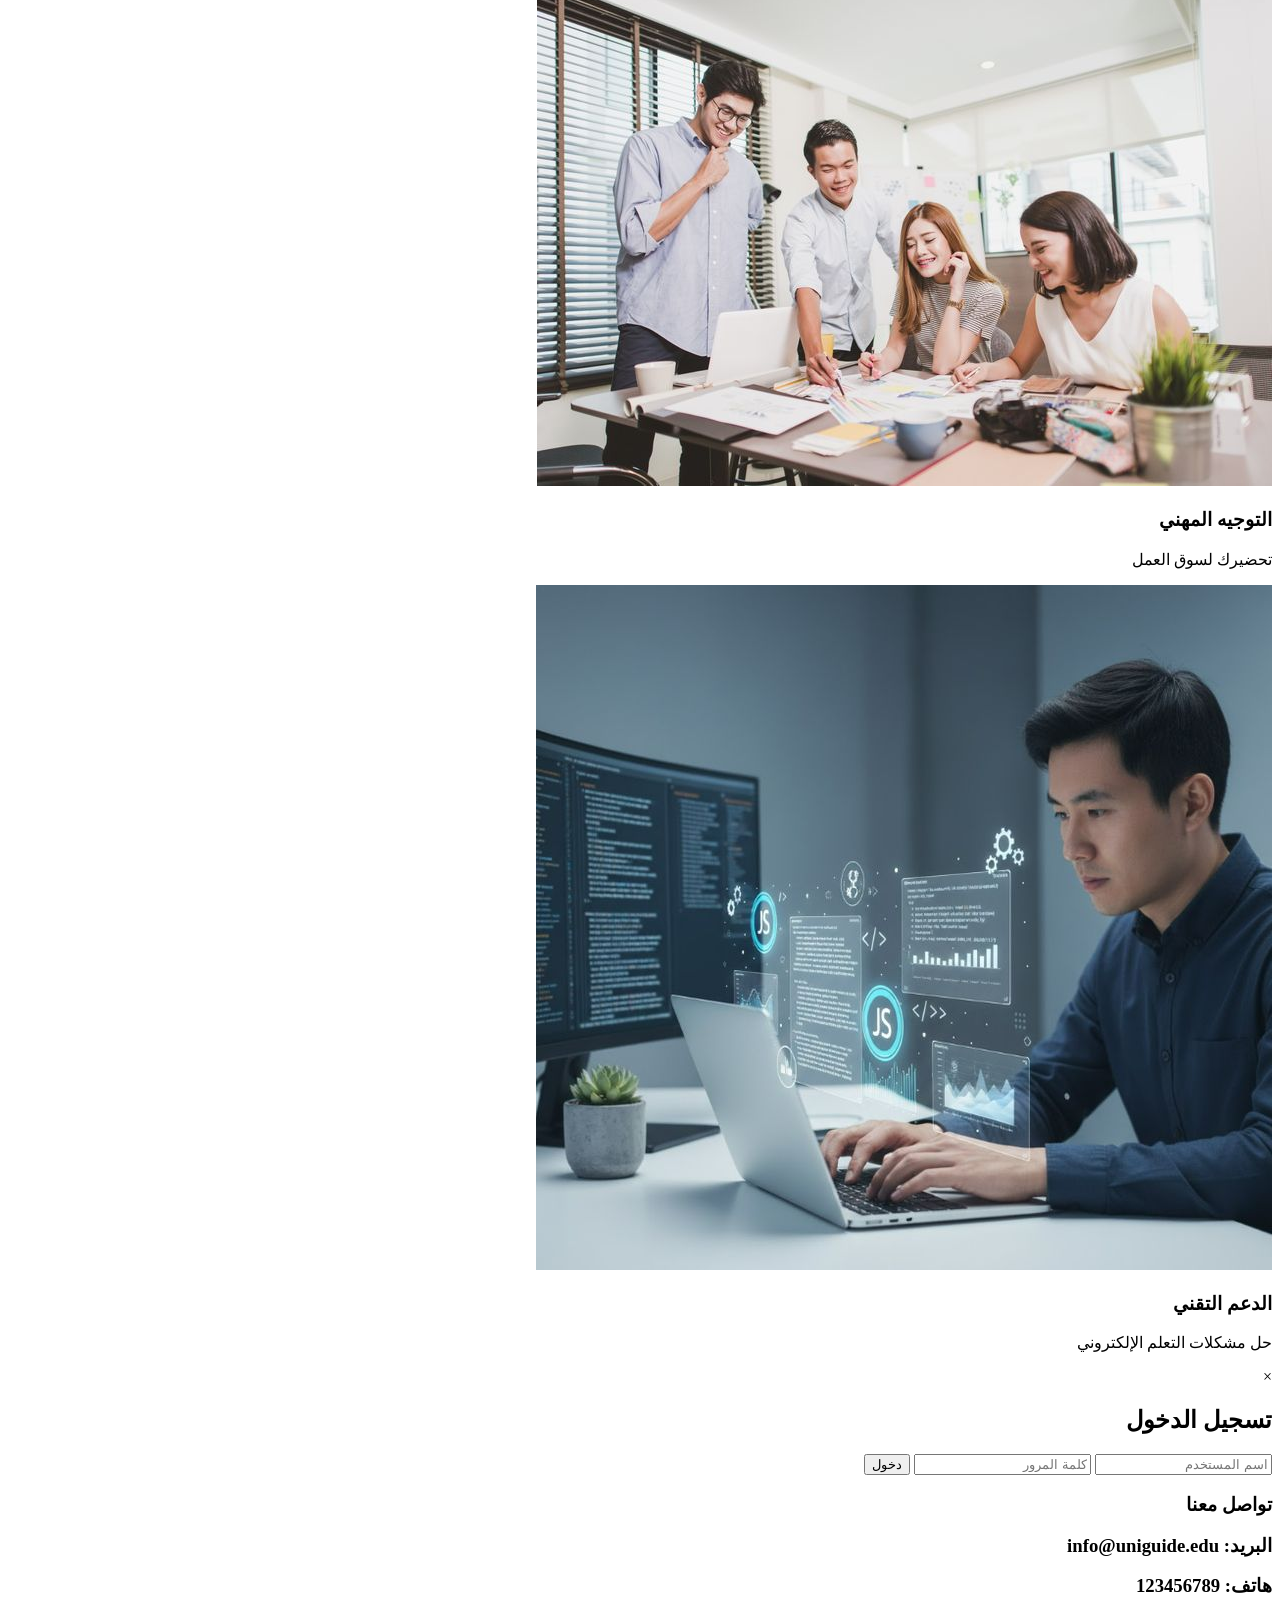
==== commit f0b80162: "Final structure fix" ====
--- a/index.html
+++ b/index.html
@@ -4,7 +4,7 @@
     <meta charset="UTF-8">
     <meta name="viewport" content="width=device-width, initial-scale=1.0">
     <title>Al-Aqsa University | منصة الإرشاد الأكاديمي</title>
-    <link rel="stylesheet" href="../css/style.css">
+    <link rel="stylesheet" href="../my-website/css/style.css">
 </head>
 <body>
 
@@ -116,6 +116,6 @@
     </div>
 </footer>
 
-    <script src="../index/index.java"></script>
+    <script src="../my-website/index/index.js"></script>
 </body>
 </html>
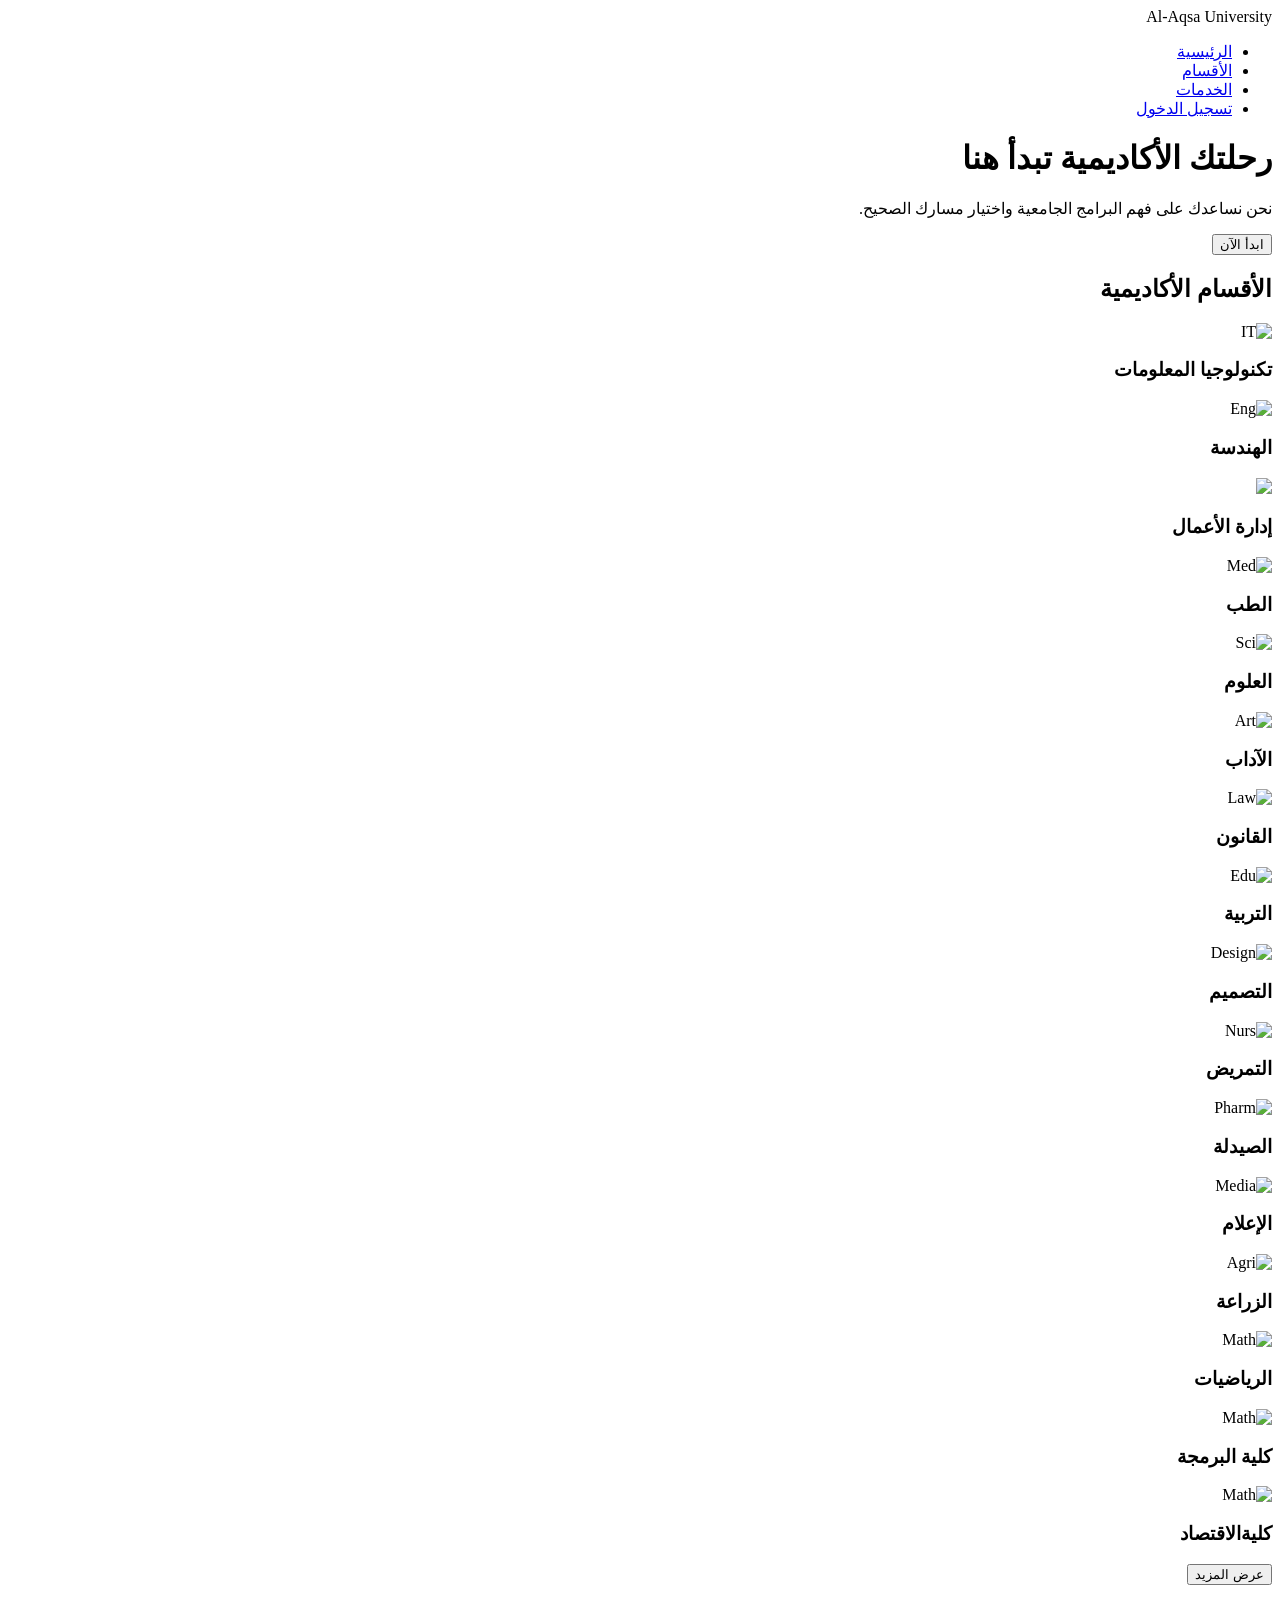
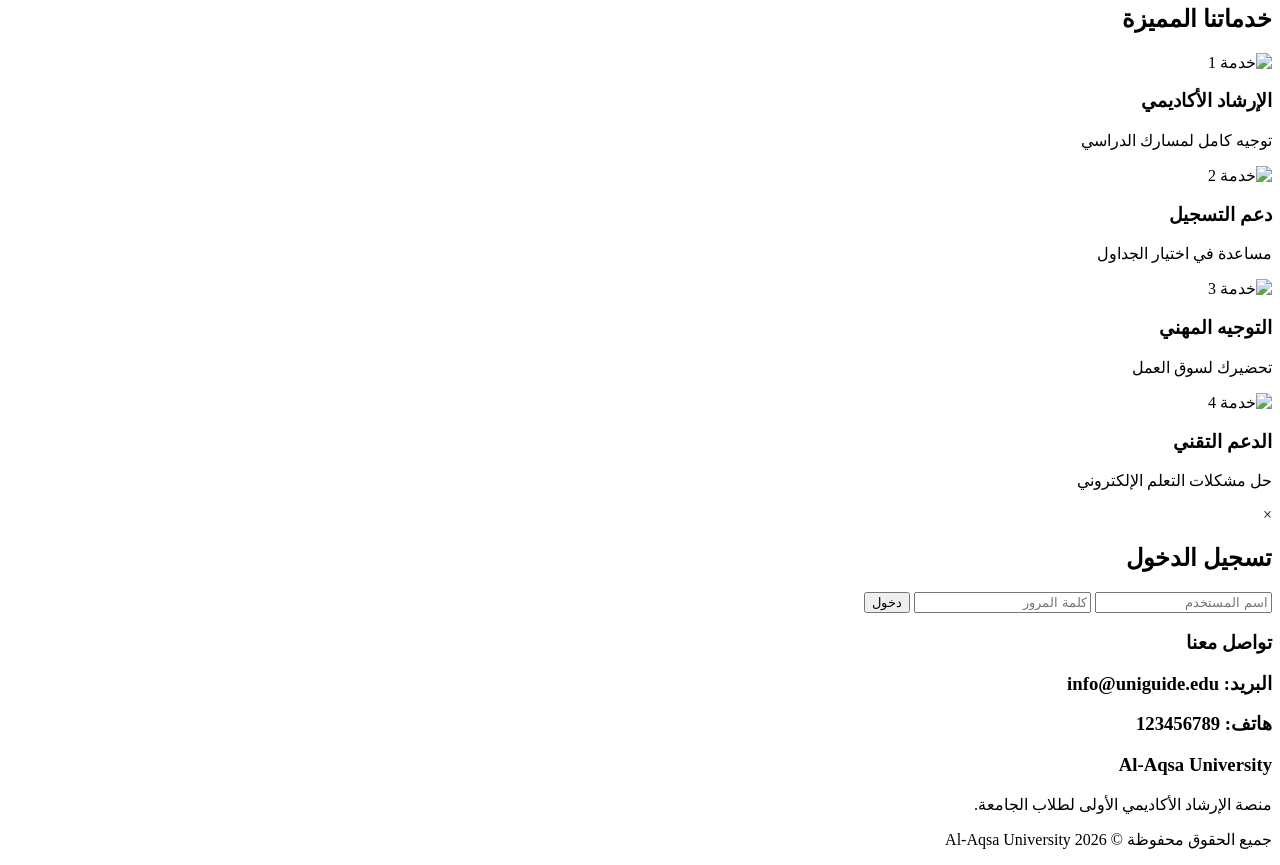
==== commit 36268fd0: "Update CSS and JS paths to work on GitHub Pages" ====
--- a/index.html
+++ b/index.html
@@ -29,23 +29,23 @@
     <section id="departments" class="section">
         <h2 class="section-title">الأقسام الأكاديمية</h2>
         <div class="grid-container" id="deptGrid">
-            <div class="card"><img src="../image/كلية التكنولوجيا.jfif" alt="IT"><h3>تكنولوجيا المعلومات</h3></div>
-            <div class="card"><img src="../image/كلية الهندسة.jfif" alt="Eng"><h3>الهندسة</h3></div>
-            <div class="card"><img src="../image/ادارة الاعممال.jpg"Bus"><h3>إدارة الأعمال</h3></div>
-            <div class="card"><img src="../image/كلية الطب.jfif" alt="Med"><h3>الطب</h3></div>
+            <div class="card"><img src="../my-website/image/كلية التكنولوجيا.jfif" alt="IT"><h3>تكنولوجيا المعلومات</h3></div>
+            <div class="card"><img src="../my-website/image/كلية الهندسة.jfif " alt="Eng"><h3>الهندسة</h3></div>
+            <div class="card"><img src="../my-website/css/ الاعممال.jpg"Bus"><h3>إدارة الأعمال</h3></div>
+            <div class="card"><img src="../my-website/image/ الطب.jfif" alt="Med"><h3>الطب</h3></div>
             
-            <div class="card hidden"><img src="../image/كلية العلوم.jpg" alt="Sci"><h3>العلوم</h3></div>
-            <div class="card hidden"><img src="../image/كلية الاداب.jfif" alt="Art"><h3>الآداب</h3></div>
-            <div class="card hidden"><img src="../image/كلية القانون.jpg" alt="Law"><h3>القانون</h3></div>
-            <div class="card hidden"><img src="../image/كلية التربية.jpg" alt="Edu"><h3>التربية</h3></div>
-            <div class="card hidden"><img src="../image/كلية التصميم.jpg" alt="Design"><h3>التصميم</h3></div>
-            <div class="card hidden"><img src="../image/كلية التمريض.jpg" alt="Nurs"><h3>التمريض</h3></div>
-            <div class="card hidden"><img src="../image/كلية الصيدلة.jpg" alt="Pharm"><h3>الصيدلة</h3></div>
-            <div class="card hidden"><img src="../image/كلية الاعلام.jpg" alt="Media"><h3>الإعلام</h3></div>
-            <div class="card hidden"><img src="../image/كلية الزراعة.jpg" alt="Agri"><h3>الزراعة</h3></div>
-            <div class="card hidden"><img src="../image/كلية الرياضيات.jpg" alt="Math"><h3>الرياضيات</h3></div>
-            <div class="card hidden"><img src="../image/كلية البرمجة.jpg" alt="Math"><h3>كلية البرمجة</h3></div>
-             <div class="card hidden"><img src="../image/كلية الاقتصاد.jfif" alt="Math"><h3>كليةالاقتصاد</h3></div>
+            <div class="card hidden"><img src="../my-website/image/ العلوم.jpg" alt="Sci"><h3>العلوم</h3></div>
+            <div class="card hidden"><img src="../my-website/image/ الاداب.jfif" alt="Art"><h3>الآداب</h3></div>
+            <div class="card hidden"><img src="../my-website/image/ القانون.jpg" alt="Law"><h3>القانون</h3></div>
+            <div class="card hidden"><img src="../my-website/image/ التربية.jpg" alt="Edu"><h3>التربية</h3></div>
+            <div class="card hidden"><img src="../my-website/image/ التصميم.jpg" alt="Design"><h3>التصميم</h3></div>
+            <div class="card hidden"><img src="../my-website/image/ التمريض.jpg" alt="Nurs"><h3>التمريض</h3></div>
+            <div class="card hidden"><img src="../my-website/image/ الصيدلة.jpg" alt="Pharm"><h3>الصيدلة</h3></div>
+            <div class="card hidden"><img src="../my-website/image/ الاعلام.jpg" alt="Media"><h3>الإعلام</h3></div>
+            <div class="card hidden"><img src="../my-website/image/ الزراعة.jpg" alt="Agri"><h3>الزراعة</h3></div>
+            <div class="card hidden"><img src="../my-website/image/ الرياضيات.jpg" alt="Math"><h3>الرياضيات</h3></div>
+            <div class="card hidden"><img src="../my-website/image/ البرمجة.jpg" alt="Math"><h3>كلية البرمجة</h3></div>
+             <div class="card hidden"><img src="../my-website/image/ الاقتصاد.jfif" alt="Math"><h3>كليةالاقتصاد</h3></div>
         </div>
         <button id="showMore" class="btn-secondary">عرض المزيد</button>
     </section>
@@ -54,28 +54,28 @@
     <h2 class="section-title">خدماتنا المميزة</h2>
     <div class="services-grid">
         <div class="service-card">
-            <img src="../image/الارشاد الاكاديمي.jpg" alt="خدمة 1">
+            <img src="../my-website/image/ الاكاديمي.jpg" alt="خدمة 1">
             <div class="service-overlay">
                 <h3>الإرشاد الأكاديمي</h3>
                 <p>توجيه كامل لمسارك الدراسي</p>
             </div>
         </div>
         <div class="service-card">
-            <img src="../image/دعم التسجيل.jpg" alt="خدمة 2">
+            <img src="../my-website/image/ التسجيل.jpg" alt="خدمة 2">
             <div class="service-overlay">
                 <h3>دعم التسجيل</h3>
                 <p>مساعدة في اختيار الجداول</p>
             </div>
         </div>
         <div class="service-card">
-            <img src="../image/التوجيه المهني.jfif" alt="خدمة 3">
+            <img src="../my-website/image/ المهني.jfif" alt="خدمة 3">
             <div class="service-overlay">
                 <h3>التوجيه المهني</h3>
                 <p>تحضيرك لسوق العمل</p>
             </div>
         </div>
         <div class="service-card">
-            <img src="../image/الدعم التقني.jfif" alt="خدمة 4">
+            <img src="../my-website/image/ التقني.jfif" alt="خدمة 4">
             <div class="service-overlay">
                 <h3>الدعم التقني</h3>
                 <p>حل مشكلات التعلم الإلكتروني</p>
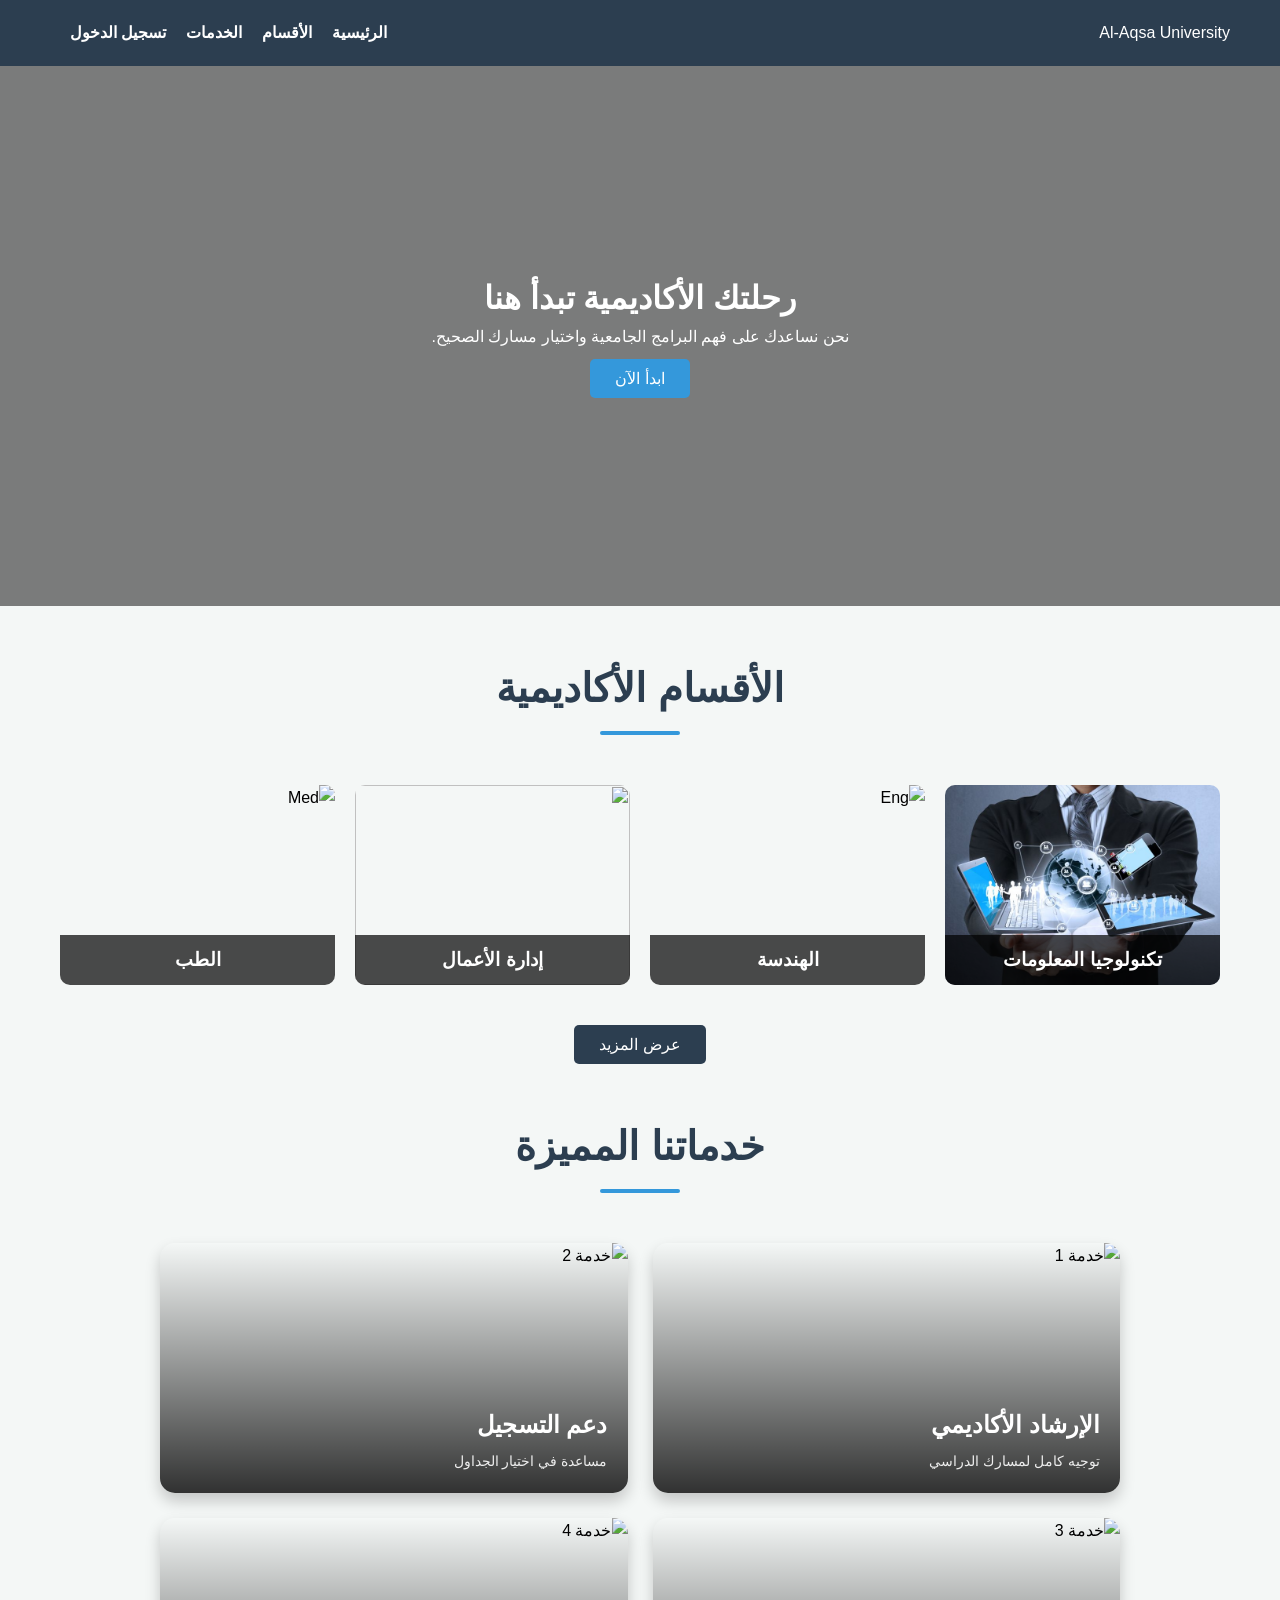
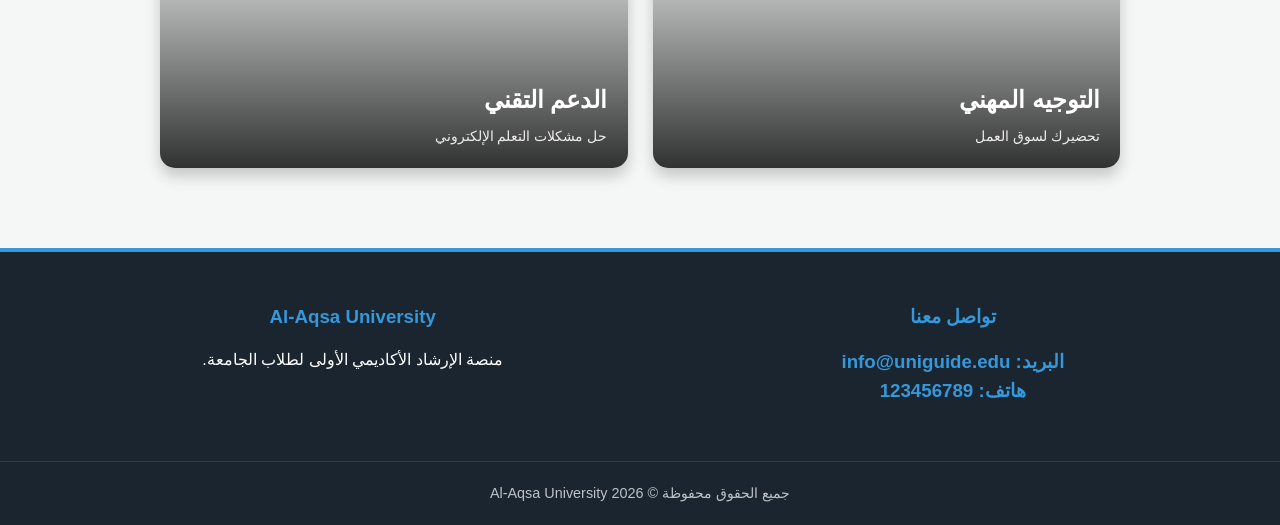
==== commit a684af73: "Update CSS and JS paths to work on GitHub Pages" ====
--- a/index.html
+++ b/index.html
@@ -4,7 +4,7 @@
     <meta charset="UTF-8">
     <meta name="viewport" content="width=device-width, initial-scale=1.0">
     <title>Al-Aqsa University | منصة الإرشاد الأكاديمي</title>
-    <link rel="stylesheet" href="../my-website/css/style.css">
+    <link rel="stylesheet" href="css/style.css">
 </head>
 <body>
 
@@ -29,23 +29,23 @@
     <section id="departments" class="section">
         <h2 class="section-title">الأقسام الأكاديمية</h2>
         <div class="grid-container" id="deptGrid">
-            <div class="card"><img src="../my-website/image/كلية التكنولوجيا.jfif" alt="IT"><h3>تكنولوجيا المعلومات</h3></div>
-            <div class="card"><img src="../my-website/image/كلية الهندسة.jfif " alt="Eng"><h3>الهندسة</h3></div>
-            <div class="card"><img src="../my-website/css/ الاعممال.jpg"Bus"><h3>إدارة الأعمال</h3></div>
-            <div class="card"><img src="../my-website/image/ الطب.jfif" alt="Med"><h3>الطب</h3></div>
+            <div class="card"><img src="image/كلية التكنولوجيا.jfif" alt="IT"><h3>تكنولوجيا المعلومات</h3></div>
+            <div class="card"><img src="كلية الهندسة.jfif " alt="Eng"><h3>الهندسة</h3></div>
+            <div class="card"><img src="image/css/ الاعممال.jpg"Bus"><h3>إدارة الأعمال</h3></div>
+            <div class="card"><img src="image/ الطب.jfif" alt="Med"><h3>الطب</h3></div>
             
-            <div class="card hidden"><img src="../my-website/image/ العلوم.jpg" alt="Sci"><h3>العلوم</h3></div>
-            <div class="card hidden"><img src="../my-website/image/ الاداب.jfif" alt="Art"><h3>الآداب</h3></div>
-            <div class="card hidden"><img src="../my-website/image/ القانون.jpg" alt="Law"><h3>القانون</h3></div>
-            <div class="card hidden"><img src="../my-website/image/ التربية.jpg" alt="Edu"><h3>التربية</h3></div>
-            <div class="card hidden"><img src="../my-website/image/ التصميم.jpg" alt="Design"><h3>التصميم</h3></div>
-            <div class="card hidden"><img src="../my-website/image/ التمريض.jpg" alt="Nurs"><h3>التمريض</h3></div>
-            <div class="card hidden"><img src="../my-website/image/ الصيدلة.jpg" alt="Pharm"><h3>الصيدلة</h3></div>
-            <div class="card hidden"><img src="../my-website/image/ الاعلام.jpg" alt="Media"><h3>الإعلام</h3></div>
-            <div class="card hidden"><img src="../my-website/image/ الزراعة.jpg" alt="Agri"><h3>الزراعة</h3></div>
-            <div class="card hidden"><img src="../my-website/image/ الرياضيات.jpg" alt="Math"><h3>الرياضيات</h3></div>
-            <div class="card hidden"><img src="../my-website/image/ البرمجة.jpg" alt="Math"><h3>كلية البرمجة</h3></div>
-             <div class="card hidden"><img src="../my-website/image/ الاقتصاد.jfif" alt="Math"><h3>كليةالاقتصاد</h3></div>
+            <div class="card hidden"><img src="image/ العلوم.jpg" alt="Sci"><h3>العلوم</h3></div>
+            <div class="card hidden"><img src="image/ الاداب.jfif" alt="Art"><h3>الآداب</h3></div>
+            <div class="card hidden"><img src="image/ القانون.jpg" alt="Law"><h3>القانون</h3></div>
+            <div class="card hidden"><img src="image/ التربية.jpg" alt="Edu"><h3>التربية</h3></div>
+            <div class="card hidden"><img src="image/ التصميم.jpg" alt="Design"><h3>التصميم</h3></div>
+            <div class="card hidden"><img src="image/ التمريض.jpg" alt="Nurs"><h3>التمريض</h3></div>
+            <div class="card hidden"><img src="image/ الصيدلة.jpg" alt="Pharm"><h3>الصيدلة</h3></div>
+            <div class="card hidden"><img src="image/ الاعلام.jpg" alt="Media"><h3>الإعلام</h3></div>
+            <div class="card hidden"><img src="image/ الزراعة.jpg" alt="Agri"><h3>الزراعة</h3></div>
+            <div class="card hidden"><img src="image/ الرياضيات.jpg" alt="Math"><h3>الرياضيات</h3></div>
+            <div class="card hidden"><img src=".image/ البرمجة.jpg" alt="Math"><h3>كلية البرمجة</h3></div>
+             <div class="card hidden"><img src="image/ الاقتصاد.jfif" alt="Math"><h3>كليةالاقتصاد</h3></div>
         </div>
         <button id="showMore" class="btn-secondary">عرض المزيد</button>
     </section>
@@ -54,28 +54,28 @@
     <h2 class="section-title">خدماتنا المميزة</h2>
     <div class="services-grid">
         <div class="service-card">
-            <img src="../my-website/image/ الاكاديمي.jpg" alt="خدمة 1">
+            <img src="image/ الاكاديمي.jpg" alt="خدمة 1">
             <div class="service-overlay">
                 <h3>الإرشاد الأكاديمي</h3>
                 <p>توجيه كامل لمسارك الدراسي</p>
             </div>
         </div>
         <div class="service-card">
-            <img src="../my-website/image/ التسجيل.jpg" alt="خدمة 2">
+            <img src="image/ التسجيل.jpg" alt="خدمة 2">
             <div class="service-overlay">
                 <h3>دعم التسجيل</h3>
                 <p>مساعدة في اختيار الجداول</p>
             </div>
         </div>
         <div class="service-card">
-            <img src="../my-website/image/ المهني.jfif" alt="خدمة 3">
+            <img src="image/ المهني.jfif" alt="خدمة 3">
             <div class="service-overlay">
                 <h3>التوجيه المهني</h3>
                 <p>تحضيرك لسوق العمل</p>
             </div>
         </div>
         <div class="service-card">
-            <img src="../my-website/image/ التقني.jfif" alt="خدمة 4">
+            <img src="image/ التقني.jfif" alt="خدمة 4">
             <div class="service-overlay">
                 <h3>الدعم التقني</h3>
                 <p>حل مشكلات التعلم الإلكتروني</p>
@@ -116,6 +116,6 @@
     </div>
 </footer>
 
-    <script src="../my-website/index/index.js"></script>
+    <script src="index/index.js"></script>
 </body>
 </html>
--- a/css/style.css
+++ b/css/style.css
@@ -0,0 +1,226 @@
+
+* {
+    box-sizing: border-box;
+    margin: 0;
+    padding: 0;
+    font-family: 'Segoe UI', Tahoma, Geneva, Verdana, sans-serif;
+}
+
+body { line-height: 1.6; background-color: #f4f7f6; }
+
+
+.navbar {
+    display: flex; 
+    justify-content: space-between;
+    padding: 20px 50px;
+    background: #2c3e50;
+    color: white;
+    position: sticky; top: 0; z-index: 1000;
+}
+
+.nav-links { display: flex; list-style: none; }
+.nav-links li { margin-left: 20px; }
+.nav-links a { color: white; text-decoration: none; font-weight: bold; transition: 0.3s; }
+.nav-links a:hover { color: #3498db; }
+
+
+.hero {
+    height: 60vh;
+   
+    background: linear-gradient(rgba(0,0,0,0.5), rgba(0,0,0,0.5)), 
+                url('image/welcom.png'); 
+    
+    background-size: cover; 
+    background-position: center; 
+    background-attachment: fixed;
+    
+    display: flex; 
+    align-items: center; 
+    justify-content: center;
+    text-align: center; 
+    color: white;
+}
+
+.section-title {
+    text-align: center;
+    margin-top: 50px;      
+    margin-bottom: 30px;   
+    font-size: 2.5rem;      
+    color: #2c3e50;        
+    position: relative;
+    padding-bottom: 15px;
+}
+
+
+.section-title::after {
+    content: '';
+    position: absolute;
+    bottom: 0;
+    left: 50%;
+    transform: translateX(-50%);
+    width: 80px;               
+    height: 4px;              
+    background-color: #3498db;  
+    border-radius: 2px;
+}
+
+.services-grid {
+    display: grid;
+    grid-template-columns: repeat(2, 1fr); 
+    gap: 25px; 
+    padding: 20px;
+    max-width: 1000px; 
+    margin: 0 auto;
+}
+
+
+.service-card {
+    position: relative;
+    height: 250px;
+    border-radius: 15px;
+    overflow: hidden; 
+    box-shadow: 0 8px 15px rgba(0,0,0,0.2);
+    transition: transform 0.3s ease;
+}
+
+.service-card:hover {
+    transform: scale(1.03);
+}
+
+
+.service-card img {
+    width: 100%;
+    height: 100%;
+    object-fit: cover; 
+}
+
+
+.service-overlay {
+    position: absolute;
+    inset: 0; 
+    background: linear-gradient(to top, rgba(0,0,0,0.8), transparent);
+    display: flex;
+    flex-direction: column;
+    justify-content: flex-end;
+    padding: 20px;
+    color: white;
+    text-align: right;
+}
+
+.service-overlay h3 {
+    margin-bottom: 5px;
+    font-size: 1.5rem;
+}
+
+.service-overlay p {
+    font-size: 0.9rem;
+    opacity: 0.9;
+}
+
+
+.grid-container {
+    display: grid;
+ 
+    grid-template-columns: repeat(4, 1fr); 
+    gap: 20px;           
+    padding: 20px;
+    max-width: 1200px;  
+    margin: 0 auto;      
+}
+
+
+.card {
+    position: relative; 
+    height: 200px; 
+    border-radius: 10px;
+    overflow: hidden; 
+    cursor: pointer; 
+    transition: transform 0.3s;
+    width: 100%;      
+}
+
+.card {
+    position: relative; height: 200px; border-radius: 10px;
+    overflow: hidden; cursor: pointer; transition: transform 0.3s;
+}
+
+.card:hover { transform: scale(1.05); }
+
+
+.card img {
+    width: 100%; height: 100%;
+    object-fit: cover; 
+}
+
+.card h3 {
+    position: absolute; bottom: 0; width: 100%;
+    background: rgba(0,0,0,0.7); color: white;
+    text-align: center; padding: 10px 0;
+}
+
+
+.hidden { display: none; }
+
+
+.modal {
+    display: none; position: fixed; z-index: 2000;
+    left: 0; top: 0; width: 100%; height: 100%;
+    background-color: rgba(0,0,0,0.5);
+}
+
+.modal-content {
+    background: white; margin: 10% auto; padding: 30px;
+    width: 300px; border-radius: 10px; text-align: center;
+}
+
+.modal-content input {
+    width: 100%; padding: 10px; margin: 10px 0;
+}
+
+.close { float: left; cursor: pointer; font-size: 24px; }
+
+
+.btn-main, .btn-secondary {
+    padding: 10px 25px; border: none; border-radius: 5px;
+    cursor: pointer; font-size: 16px; margin-top: 10px;
+}
+.btn-main { background: #3498db; color: white; }
+.btn-secondary { background: #2c3e50; color: white; display: block; margin: 20px auto; }
+
+.main-footer {
+    background-color: #1a252f; 
+    color: #ffffff;         
+    padding: 40px 0 20px 0;    
+    margin-top: 60px;         
+    border-top: 4px solid #3498db; 
+}
+
+
+.footer-content {
+    max-width: 1200px;
+    margin: 0 auto;          
+    display: flex;           
+    justify-content: space-around; 
+    text-align: center;     
+    flex-wrap: wrap;  
+}       
+
+.footer-section {
+    margin: 10px;
+    min-width: 250px;
+}
+
+.footer-section h3 {
+    margin-bottom: 15px;
+    color: #3498db;         
+}
+
+
+.footer-bottom {
+    text-align: center;
+    margin-top: 30px;
+    padding-top: 20px;
+    border-top: 1px solid rgba(255, 255, 255, 0.1);
+    font-size: 0.9rem;
+    color: #bdc3c7;          
+}
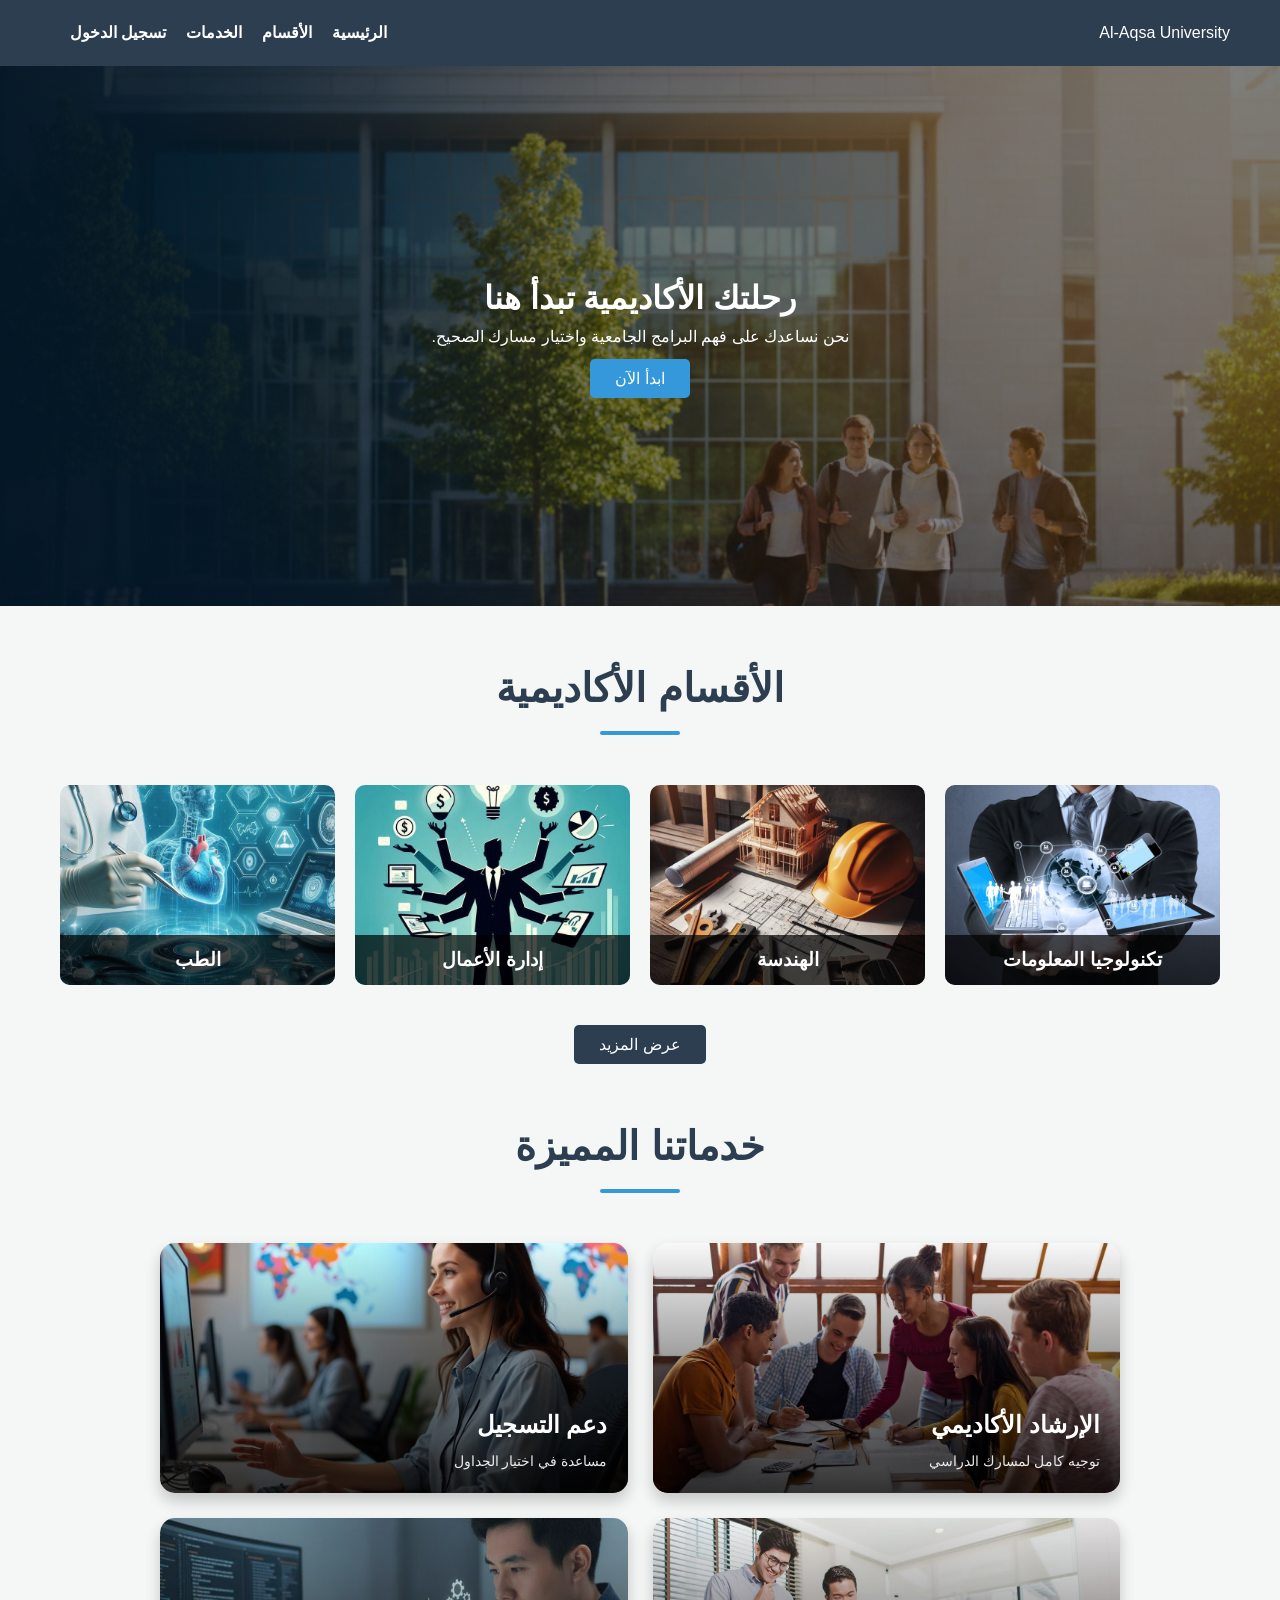
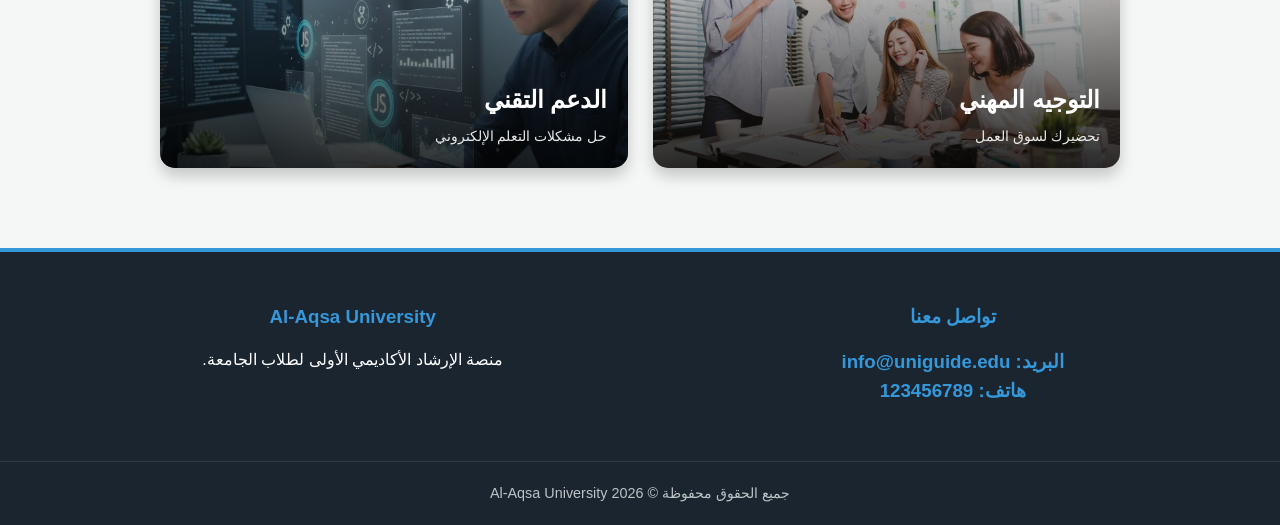
==== commit 925ef0c8: "Update CSS and JS paths to work on GitHub Pages" ====
--- a/index.html
+++ b/index.html
@@ -30,22 +30,22 @@
         <h2 class="section-title">الأقسام الأكاديمية</h2>
         <div class="grid-container" id="deptGrid">
             <div class="card"><img src="image/كلية التكنولوجيا.jfif" alt="IT"><h3>تكنولوجيا المعلومات</h3></div>
-            <div class="card"><img src="كلية الهندسة.jfif " alt="Eng"><h3>الهندسة</h3></div>
-            <div class="card"><img src="image/css/ الاعممال.jpg"Bus"><h3>إدارة الأعمال</h3></div>
-            <div class="card"><img src="image/ الطب.jfif" alt="Med"><h3>الطب</h3></div>
+            <div class="card"><img src="image/كلية الهندسة.jfif" alt="Eng"><h3>الهندسة</h3></div>
+            <div class="card"><img src="image/ادارة الاعممال.jpg"Bus"><h3>إدارة الأعمال</h3></div>
+            <div class="card"><img src="image/كلية الطب.jfif" alt="Med"><h3>الطب</h3></div>
             
-            <div class="card hidden"><img src="image/ العلوم.jpg" alt="Sci"><h3>العلوم</h3></div>
-            <div class="card hidden"><img src="image/ الاداب.jfif" alt="Art"><h3>الآداب</h3></div>
-            <div class="card hidden"><img src="image/ القانون.jpg" alt="Law"><h3>القانون</h3></div>
-            <div class="card hidden"><img src="image/ التربية.jpg" alt="Edu"><h3>التربية</h3></div>
-            <div class="card hidden"><img src="image/ التصميم.jpg" alt="Design"><h3>التصميم</h3></div>
-            <div class="card hidden"><img src="image/ التمريض.jpg" alt="Nurs"><h3>التمريض</h3></div>
-            <div class="card hidden"><img src="image/ الصيدلة.jpg" alt="Pharm"><h3>الصيدلة</h3></div>
-            <div class="card hidden"><img src="image/ الاعلام.jpg" alt="Media"><h3>الإعلام</h3></div>
-            <div class="card hidden"><img src="image/ الزراعة.jpg" alt="Agri"><h3>الزراعة</h3></div>
-            <div class="card hidden"><img src="image/ الرياضيات.jpg" alt="Math"><h3>الرياضيات</h3></div>
-            <div class="card hidden"><img src=".image/ البرمجة.jpg" alt="Math"><h3>كلية البرمجة</h3></div>
-             <div class="card hidden"><img src="image/ الاقتصاد.jfif" alt="Math"><h3>كليةالاقتصاد</h3></div>
+            <div class="card hidden"><img src="image/كلية العلوم.jpg" alt="Sci"><h3>العلوم</h3></div>
+            <div class="card hidden"><img src="image/كلية الاداب.jfif" alt="Art"><h3>الآداب</h3></div>
+            <div class="card hidden"><img src="image/كلية القانون.jpg" alt="Law"><h3>القانون</h3></div>
+            <div class="card hidden"><img src="image/كلية التربية.jpg" alt="Edu"><h3>التربية</h3></div>
+            <div class="card hidden"><img src="image/كلية التصميم.jpg" alt="Design"><h3>التصميم</h3></div>
+            <div class="card hidden"><img src="image/كلية التمريض.jpg" alt="Nurs"><h3>التمريض</h3></div>
+            <div class="card hidden"><img src="image/كلية الصيدلة.jpg" alt="Pharm"><h3>الصيدلة</h3></div>
+            <div class="card hidden"><img src="image/كلية الاعلام.jpg" alt="Media"><h3>الإعلام</h3></div>
+            <div class="card hidden"><img src="image/كلية الزراعة.jpg" alt="Agri"><h3>الزراعة</h3></div>
+            <div class="card hidden"><img src="image/كلية الرياضيات.jpg" alt="Math"><h3>الرياضيات</h3></div>
+            <div class="card hidden"><img src="image/كلية البرمجة.jpg" alt="Math"><h3>كلية البرمجة</h3></div>
+             <div class="card hidden"><img src="image/كلية الاقتصاد.jfif" alt="Math"><h3>كليةالاقتصاد</h3></div>
         </div>
         <button id="showMore" class="btn-secondary">عرض المزيد</button>
     </section>
@@ -54,28 +54,28 @@
     <h2 class="section-title">خدماتنا المميزة</h2>
     <div class="services-grid">
         <div class="service-card">
-            <img src="image/ الاكاديمي.jpg" alt="خدمة 1">
+            <img src="image/الارشاد الاكاديمي.jpg" alt="خدمة 1">
             <div class="service-overlay">
                 <h3>الإرشاد الأكاديمي</h3>
                 <p>توجيه كامل لمسارك الدراسي</p>
             </div>
         </div>
         <div class="service-card">
-            <img src="image/ التسجيل.jpg" alt="خدمة 2">
+            <img src="image/دعم التسجيل.jpg" alt="خدمة 2">
             <div class="service-overlay">
                 <h3>دعم التسجيل</h3>
                 <p>مساعدة في اختيار الجداول</p>
             </div>
         </div>
         <div class="service-card">
-            <img src="image/ المهني.jfif" alt="خدمة 3">
+            <img src="image/التوجيه المهني.jfif" alt="خدمة 3">
             <div class="service-overlay">
                 <h3>التوجيه المهني</h3>
                 <p>تحضيرك لسوق العمل</p>
             </div>
         </div>
         <div class="service-card">
-            <img src="image/ التقني.jfif" alt="خدمة 4">
+            <img src="image/الدعم التقني.jfif" alt="خدمة 4">
             <div class="service-overlay">
                 <h3>الدعم التقني</h3>
                 <p>حل مشكلات التعلم الإلكتروني</p>
--- a/css/style.css
+++ b/css/style.css
@@ -28,7 +28,7 @@
     height: 60vh;
    
     background: linear-gradient(rgba(0,0,0,0.5), rgba(0,0,0,0.5)), 
-                url('image/welcom.png'); 
+                url('../image/welcom.png'); 
     
     background-size: cover; 
     background-position: center; 
